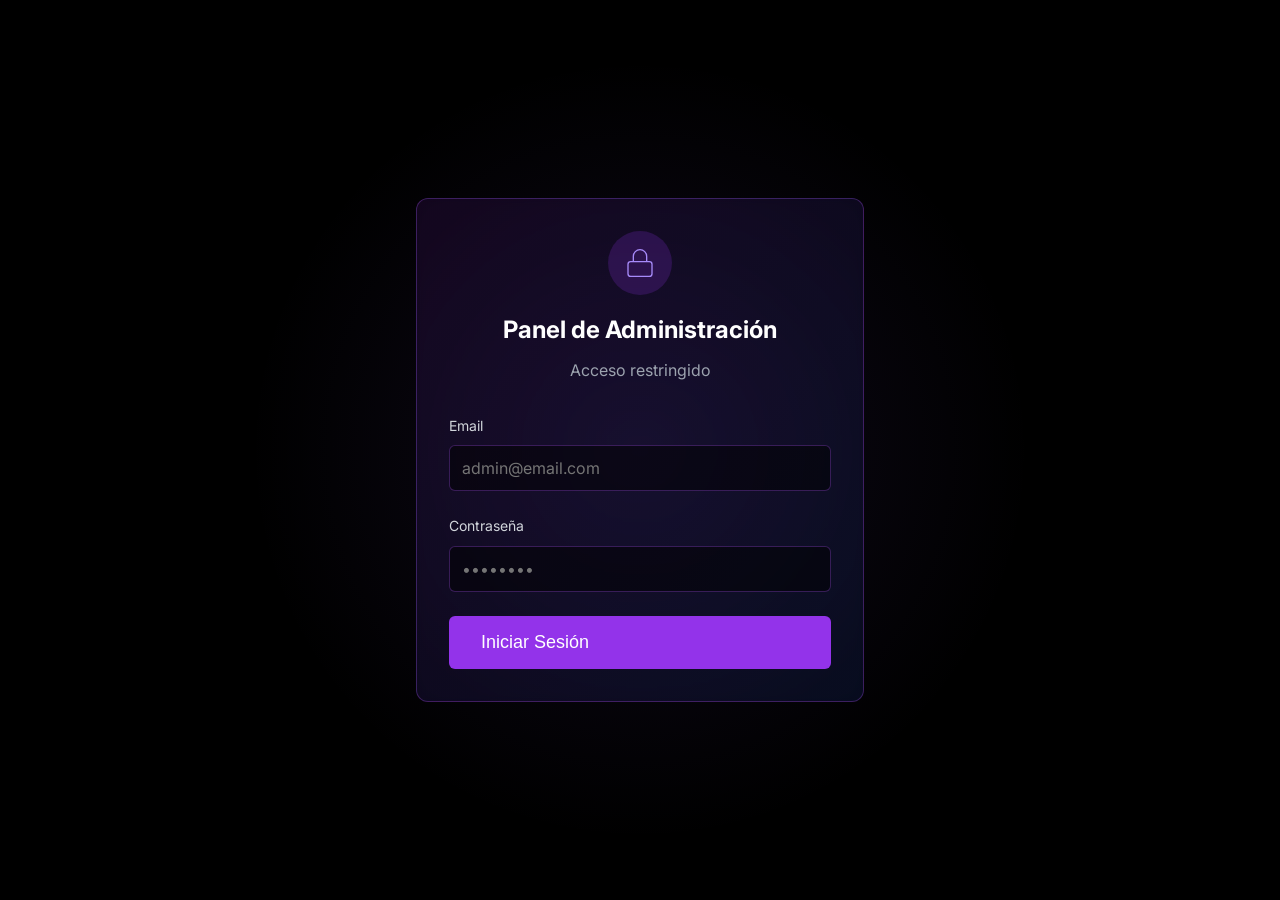
==== admin.html @ 6a00bdd5 "Add files via upload" ====
<!DOCTYPE html>
<html lang="es">
<head>
    <meta charset="UTF-8">
    <meta name="viewport" content="width=device-width, initial-scale=1.0">
    <title>Admin - Thorrija</title>
    <link rel="stylesheet" href="styles.css">
    <link rel="stylesheet" href="admin.css">
    <link rel="preconnect" href="https://fonts.googleapis.com">
    <link rel="preconnect" href="https://fonts.gstatic.com" crossorigin>
    <link href="https://fonts.googleapis.com/css2?family=Inter:wght@300;400;500;600;700&family=JetBrains+Mono:wght@400;500;700&display=swap" rel="stylesheet">
</head>
<body>
    <!-- Login Screen -->
    <div id="loginScreen" class="admin-login">
        <div class="admin-login-bg"></div>
        <div class="admin-login-card">
            <div class="admin-login-icon">
                <svg fill="none" stroke="currentColor" viewBox="0 0 24 24">
                    <rect x="3" y="11" width="18" height="11" rx="2" ry="2" />
                    <path d="M7 11V7a5 5 0 0 1 10 0v4" />
                </svg>
            </div>
            <h1>Panel de Administración</h1>
            <p class="admin-login-subtitle">Acceso restringido</p>
            <form id="loginForm" class="admin-login-form">
                <div class="form-group">
                    <label for="adminEmail">Email</label>
                    <input type="email" id="adminEmail" required placeholder="admin@email.com">
                </div>
                <div class="form-group">
                    <label for="adminPassword">Contraseña</label>
                    <input type="password" id="adminPassword" required placeholder="••••••••">
                </div>
                <button type="submit" class="btn btn-primary btn-full">
                    <span id="loginBtnText">Iniciar Sesión</span>
                </button>
            </form>
        </div>
    </div>

    <!-- Admin Panel -->
    <div id="adminPanel" class="admin-panel hidden">
        <div class="admin-header">
            <div class="admin-header-content">
                <div>
                    <h1 class="admin-title">Panel de Administración</h1>
                    <p class="admin-subtitle">Mensajes del formulario de contacto</p>
                </div>
                <button onclick="logout()" class="btn btn-outline">
                    <svg class="btn-icon" fill="none" stroke="currentColor" viewBox="0 0 24 24">
                        <path d="M9 21H5a2 2 0 0 1-2-2V5a2 2 0 0 1 2-2h4" />
                        <polyline points="16 17 21 12 16 7" />
                        <line x1="21" y1="12" x2="9" y2="12" />
                    </svg>
                    Cerrar Sesión
                </button>
            </div>
        </div>

        <div class="admin-content">
            <div class="admin-stats">
                <div class="stat-card">
                    <div class="stat-header">
                        <svg class="stat-icon" fill="none" stroke="currentColor" viewBox="0 0 24 24">
                            <path d="M21 15a2 2 0 0 1-2 2H7l-4 4V5a2 2 0 0 1 2-2h14a2 2 0 0 1 2 2z" />
                        </svg>
                        <h3>Total Mensajes</h3>
                    </div>
                    <p class="stat-value" id="totalMessages">0</p>
                </div>
            </div>

            <div id="messagesContainer" class="messages-container">
                <div class="loading-spinner">Cargando mensajes...</div>
            </div>
        </div>
    </div>

    <!-- Toast Notification -->
    <div id="toast" class="toast hidden">
        <div class="toast-content">
            <h4 id="toastTitle"></h4>
            <p id="toastMessage"></p>
        </div>
    </div>

    <script src="admin.js"></script>
</body>
</html>
---- styles.css ----
/* Reset and Base Styles */
* {
    margin: 0;
    padding: 0;
    box-sizing: border-box;
}

html {
    scroll-behavior: smooth;
}

body {
    font-family: 'Inter', -apple-system, BlinkMacSystemFont, 'Segoe UI', 'Roboto', sans-serif;
    background: #000;
    color: #fff;
    line-height: 1.6;
    overflow-x: hidden;
}

code {
    font-family: 'JetBrains Mono', monospace;
}

/* Custom Scrollbar */
::-webkit-scrollbar {
    width: 10px;
}

::-webkit-scrollbar-track {
    background: #000;
}

::-webkit-scrollbar-thumb {
    background: linear-gradient(180deg, #a855f7, #3b82f6);
    border-radius: 5px;
}

::-webkit-scrollbar-thumb:hover {
    background: linear-gradient(180deg, #9333ea, #2563eb);
}

/* Utility Classes */
.container {
    max-width: 1200px;
    margin: 0 auto;
    padding: 0 1.5rem;
}

.container-sm {
    max-width: 900px;
    margin: 0 auto;
    padding: 0 1.5rem;
}

.hidden {
    display: none !important;
}

/* Header */
#header {
    position: fixed;
    top: 0;
    left: 0;
    right: 0;
    z-index: 50;
    transition: all 0.3s;
}

#header.scrolled {
    background: rgba(0, 0, 0, 0.8);
    backdrop-filter: blur(12px);
    border-bottom: 1px solid rgba(168, 85, 247, 0.2);
}

.header-container {
    max-width: 1400px;
    margin: 0 auto;
    padding: 1rem 1.5rem;
    display: flex;
    align-items: center;
    justify-content: space-between;
}

.logo {
    font-size: 1.5rem;
    font-weight: 700;
    background: linear-gradient(to right, #a78bfa, #60a5fa);
    -webkit-background-clip: text;
    background-clip: text;
    -webkit-text-fill-color: transparent;
    border: none;
    background-color: transparent;
    cursor: pointer;
    transition: all 0.3s;
}

.logo:hover {
    background: linear-gradient(to right, #60a5fa, #a78bfa);
    -webkit-background-clip: text;
    background-clip: text;
}

.desktop-nav {
    display: none;
    gap: 2rem;
}

.desktop-nav button {
    background: none;
    border: none;
    color: #d1d5db;
    font-size: 0.875rem;
    font-weight: 500;
    cursor: pointer;
    transition: color 0.3s;
}

.desktop-nav button:hover {
    color: #a78bfa;
}

.mobile-menu-btn {
    background: none;
    border: none;
    color: #a78bfa;
    font-size: 1.5rem;
    cursor: pointer;
    display: block;
}

.mobile-nav {
    border-top: 1px solid rgba(168, 85, 247, 0.2);
    padding: 1rem 0;
    display: flex;
    flex-direction: column;
    gap: 0.75rem;
}

.mobile-nav button {
    background: none;
    border: none;
    color: #d1d5db;
    padding: 0.5rem;
    text-align: left;
    cursor: pointer;
    transition: color 0.3s;
}

.mobile-nav button:hover {
    color: #a78bfa;
}

@media (min-width: 768px) {
    .desktop-nav {
        display: flex;
    }
    .mobile-menu-btn {
        display: none;
    }
}

/* Hero Section */
.hero {
    position: relative;
    min-height: 100vh;
    display: flex;
    align-items: center;
    justify-content: center;
    overflow: hidden;
}

.hero-bg {
    position: absolute;
    inset: 0;
    background: linear-gradient(to bottom right, #000, rgba(88, 28, 135, 0.2), #000);
}

.hero-bg::before {
    content: '';
    position: absolute;
    inset: 0;
    background-image: url('https://images.unsplash.com/photo-1563089145-599997674d42?crop=entropy&cs=srgb&fm=jpg&ixid=M3w4NjA1MDZ8MHwxfHNlYXJjaHwxfHxjeWJlcnB1bmt8ZW58MHx8fHB1cnBsZXwxNzczNDEyMjczfDA&ixlib=rb-4.1.0&q=85');
    background-size: cover;
    background-position: center;
    opacity: 0.15;
}

.hero-grid {
    position: absolute;
    inset: 0;
    background-image: 
        linear-gradient(rgba(139, 92, 246, 0.03) 1px, transparent 1px),
        linear-gradient(90deg, rgba(139, 92, 246, 0.03) 1px, transparent 1px);
    background-size: 50px 50px;
}

.hero-content {
    position: relative;
    z-index: 10;
    max-width: 1200px;
    margin: 0 auto;
    padding: 5rem 1.5rem;
    text-align: center;
}

.hero-title h1 {
    font-size: 4.5rem;
    font-weight: 700;
    margin-bottom: 1rem;
    background: linear-gradient(to right, #a78bfa, #60a5fa, #a78bfa);
    -webkit-background-clip: text;
    background-clip: text;
    -webkit-text-fill-color: transparent;
    animation: pulse 3s ease-in-out infinite;
}

.title-underline {
    height: 4px;
    width: 8rem;
    margin: 0 auto;
    background: linear-gradient(to right, transparent, #3b82f6, transparent);
}

.hero-subtitle {
    font-size: 1.5rem;
    color: #93c5fd;
    margin-bottom: 1.5rem;
    font-weight: 300;
}

.hero-description {
    color: #9ca3af;
    max-width: 48rem;
    margin: 0 auto 3rem;
}

.aliases-grid {
    display: grid;
    grid-template-columns: repeat(2, 1fr);
    gap: 1rem;
    max-width: 56rem;
    margin: 0 auto 3rem;
}

@media (min-width: 768px) {
    .aliases-grid {
        grid-template-columns: repeat(4, 1fr);
    }
    .hero-title h1 {
        font-size: 6rem;
    }
}

.alias-card {
    background: linear-gradient(to bottom right, rgba(88, 28, 135, 0.2), rgba(30, 58, 138, 0.2));
    backdrop-filter: blur(4px);
    border: 1px solid rgba(168, 85, 247, 0.2);
    border-radius: 0.5rem;
    padding: 1rem;
    transition: all 0.3s;
}

.alias-card:hover {
    border-color: rgba(168, 85, 247, 0.5);
    transform: scale(1.05);
}

.alias-card .icon {
    width: 1.5rem;
    height: 1.5rem;
    color: #60a5fa;
    margin: 0 auto 0.5rem;
    transition: color 0.3s;
}

.alias-card:hover .icon {
    color: #a78bfa;
}

.alias-name {
    font-size: 0.875rem;
    font-weight: 600;
    color: #d8b4fe;
    margin-bottom: 0.25rem;
}

.alias-desc {
    font-size: 0.75rem;
    color: #6b7280;
}

.cta-buttons {
    display: flex;
    flex-wrap: wrap;
    gap: 1rem;
    justify-content: center;
    margin-bottom: 3rem;
}

.btn {
    padding: 1rem 2rem;
    font-size: 1.125rem;
    border-radius: 0.375rem;
    border: none;
    cursor: pointer;
    transition: all 0.3s;
    display: inline-flex;
    align-items: center;
    gap: 0.5rem;
    font-weight: 500;
}

.btn-primary {
    background: #9333ea;
    color: #fff;
}

.btn-primary:hover {
    background: #7e22ce;
    transform: scale(1.05);
    box-shadow: 0 0 20px rgba(168, 85, 247, 0.5);
}

.btn-outline {
    background: transparent;
    border: 1px solid rgba(59, 130, 246, 0.5);
    color: #60a5fa;
}

.btn-outline:hover {
    background: rgba(59, 130, 246, 0.1);
    border-color: #3b82f6;
    transform: scale(1.05);
}

.btn-full {
    width: 100%;
}

.btn-icon {
    width: 1rem;
    height: 1rem;
}

.scroll-indicator {
    animation: bounce 2s infinite;
}

.scroll-indicator svg {
    width: 1.5rem;
    height: 1.5rem;
    color: #a855f7;
    margin: 0 auto;
}

@keyframes pulse {
    0%, 100% {
        opacity: 1;
    }
    50% {
        opacity: 0.8;
    }
}

@keyframes bounce {
    0%, 100% {
        transform: translateY(0);
    }
    50% {
        transform: translateY(-10px);
    }
}

/* Section Styles */
section {
    padding: 6rem 0;
    position: relative;
}

.section-bg {
    position: absolute;
    inset: 0;
    background: linear-gradient(to bottom, #000, rgba(88, 28, 135, 0.1), #000);
}

.section-bg::before {
    content: '';
    position: absolute;
    inset: 0;
    background: radial-gradient(circle at 30% 50%, rgba(139, 92, 246, 0.05), transparent 50%);
}

.section-bg-alt {
    position: absolute;
    inset: 0;
    background: #000;
}

.section-bg-alt::before {
    content: '';
    position: absolute;
    inset: 0;
    background: radial-gradient(circle at 70% 50%, rgba(59, 130, 246, 0.05), transparent 50%);
}

.section-header {
    text-align: center;
    margin-bottom: 4rem;
}

.section-header h2 {
    font-size: 3rem;
    font-weight: 700;
    margin-bottom: 1rem;
    background: linear-gradient(to right, #a78bfa, #60a5fa);
    -webkit-background-clip: text;
    background-clip: text;
    -webkit-text-fill-color: transparent;
}

.section-underline {
    height: 4px;
    width: 6rem;
    margin: 0 auto;
    background: linear-gradient(to right, #9333ea, #3b82f6);
}

/* About Section */
.about-grid {
    display: grid;
    gap: 3rem;
    align-items: center;
}

@media (min-width: 768px) {
    .about-grid {
        grid-template-columns: repeat(2, 1fr);
    }
}

.about-text {
    color: #d1d5db;
    font-size: 1.125rem;
    line-height: 1.75;
    margin-bottom: 1.5rem;
}

.tagline-box {
    background: linear-gradient(to right, rgba(88, 28, 135, 0.3), rgba(30, 58, 138, 0.3));
    border: 1px solid rgba(168, 85, 247, 0.3);
    border-radius: 0.5rem;
    padding: 1.5rem;
    backdrop-filter: blur(4px);
    margin-bottom: 1.5rem;
}

.tagline {
    font-size: 1.25rem;
    color: #93c5fd;
    font-style: italic;
    font-weight: 300;
}

.features-grid {
    display: grid;
    grid-template-columns: repeat(3, 1fr);
    gap: 1rem;
    padding-top: 1.5rem;
}

.feature {
    text-align: center;
}

.feature-icon {
    background: rgba(88, 28, 135, 0.2);
    border: 1px solid rgba(168, 85, 247, 0.3);
    border-radius: 0.5rem;
    padding: 1rem;
    margin-bottom: 0.5rem;
    transition: all 0.3s;
}

.feature-icon:hover {
    border-color: rgba(168, 85, 247, 0.6);
    transform: scale(1.05);
}

.feature-icon svg {
    width: 2rem;
    height: 2rem;
    color: #a78bfa;
    transition: color 0.3s;
}

.feature-icon:hover svg {
    color: #60a5fa;
}

.feature p {
    font-size: 0.75rem;
    color: #9ca3af;
}

.about-image {
    position: relative;
}

.image-glow {
    position: absolute;
    inset: 0;
    background: linear-gradient(to bottom right, rgba(147, 51, 234, 0.2), rgba(59, 130, 246, 0.2));
    filter: blur(48px);
}

.image-wrapper {
    position: relative;
    background: linear-gradient(to bottom right, rgba(88, 28, 135, 0.4), rgba(30, 58, 138, 0.4));
    backdrop-filter: blur(4px);
    border: 1px solid rgba(168, 85, 247, 0.3);
    border-radius: 1rem;
    padding: 2rem;
    transition: all 0.5s;
}

.image-wrapper:hover {
    border-color: rgba(168, 85, 247, 0.6);
}

.image-wrapper img {
    width: 100%;
    height: auto;
    border-radius: 0.5rem;
    opacity: 0.8;
}

/* Skills Section */
.skills-grid {
    display: grid;
    gap: 2rem;
}

@media (min-width: 768px) {
    .skills-grid {
        grid-template-columns: repeat(3, 1fr);
    }
}

.skill-card {
    backdrop-filter: blur(4px);
    border: 1px solid;
    border-radius: 0.75rem;
    padding: 1.5rem;
    transition: all 0.3s;
}

.skill-card:hover {
    transform: scale(1.05);
}

.skill-programming {
    background: linear-gradient(to bottom right, rgba(59, 130, 246, 0.2), rgba(6, 182, 212, 0.2));
    border-color: rgba(59, 130, 246, 0.3);
}

.skill-programming:hover {
    border-color: rgba(59, 130, 246, 0.6);
}

.skill-security {
    background: linear-gradient(to bottom right, rgba(168, 85, 247, 0.2), rgba(236, 72, 153, 0.2));
    border-color: rgba(168, 85, 247, 0.3);
}

.skill-security:hover {
    border-color: rgba(168, 85, 247, 0.6);
}

.skill-creative {
    background: linear-gradient(to bottom right, rgba(139, 92, 246, 0.2), rgba(232, 121, 249, 0.2));
    border-color: rgba(139, 92, 246, 0.3);
}

.skill-creative:hover {
    border-color: rgba(139, 92, 246, 0.6);
}

.skill-header {
    display: flex;
    align-items: center;
    gap: 0.75rem;
    margin-bottom: 1.5rem;
}

.skill-icon {
    background: rgba(0, 0, 0, 0.5);
    padding: 0.75rem;
    border-radius: 0.5rem;
    transition: background 0.3s;
}

.skill-card:hover .skill-icon {
    background: rgba(0, 0, 0, 0.7);
}

.skill-icon svg {
    width: 1.5rem;
    height: 1.5rem;
    color: #60a5fa;
    transition: color 0.3s;
}

.skill-card:hover .skill-icon svg {
    color: #a78bfa;
}

.skill-header h3 {
    font-size: 1.25rem;
    font-weight: 600;
    color: #fff;
}

.skill-card ul {
    list-style: none;
    display: flex;
    flex-direction: column;
    gap: 0.75rem;
}

.skill-card li {
    display: flex;
    align-items: flex-start;
    gap: 0.5rem;
    color: #d1d5db;
    font-size: 0.875rem;
    transition: color 0.3s;
}

.skill-card li:hover {
    color: #fff;
}

.skill-card li span {
    color: #a855f7;
    margin-top: 0.25rem;
    transition: color 0.3s;
}

.skill-card li:hover span {
    color: #60a5fa;
}

/* Projects Section */
.projects-grid {
    display: grid;
    gap: 2rem;
}

@media (min-width: 768px) {
    .projects-grid {
        grid-template-columns: repeat(2, 1fr);
    }
}

@media (min-width: 1024px) {
    .projects-grid {
        grid-template-columns: repeat(3, 1fr);
    }
}

.project-card {
    background: linear-gradient(to bottom right, rgba(88, 28, 135, 0.2), rgba(30, 58, 138, 0.2));
    backdrop-filter: blur(4px);
    border: 1px solid rgba(168, 85, 247, 0.3);
    border-radius: 0.75rem;
    overflow: hidden;
    transition: all 0.3s;
}

.project-card:hover {
    border-color: rgba(168, 85, 247, 0.6);
    transform: scale(1.05);
}

.project-image {
    position: relative;
    height: 12rem;
    overflow: hidden;
}

.project-image img {
    width: 100%;
    height: 100%;
    object-fit: cover;
    transition: transform 0.5s;
}

.project-card:hover .project-image img {
    transform: scale(1.1);
}

.image-overlay {
    position: absolute;
    inset: 0;
    background: linear-gradient(to top, rgba(0, 0, 0, 0.8), transparent);
}

.project-content {
    padding: 1.5rem;
}

.project-content h3 {
    font-size: 1.25rem;
    color: #d8b4fe;
    margin-bottom: 0.75rem;
    transition: color 0.3s;
}

.project-card:hover .project-content h3 {
    color: #93c5fd;
}

.project-content p {
    color: #9ca3af;
    margin-bottom: 1rem;
    font-size: 0.875rem;
}

.project-tags {
    display: flex;
    flex-wrap: wrap;
    gap: 0.5rem;
}

.tag {
    border: 1px solid rgba(59, 130, 246, 0.5);
    color: #60a5fa;
    padding: 0.25rem 0.75rem;
    border-radius: 0.25rem;
    font-size: 0.75rem;
    transition: all 0.3s;
}

.tag:hover {
    background: rgba(59, 130, 246, 0.1);
}

/* Media Section */
.media-alert {
    background: linear-gradient(to right, rgba(88, 28, 135, 0.3), rgba(30, 58, 138, 0.3));
    border: 1px solid rgba(168, 85, 247, 0.5);
    border-radius: 0.5rem;
    padding: 1rem;
    display: flex;
    align-items: center;
    gap: 1rem;
    margin-bottom: 3rem;
}

.alert-icon {
    width: 1.25rem;
    height: 1.25rem;
    color: #a78bfa;
    flex-shrink: 0;
}

.media-alert p {
    color: #d1d5db;
}

.media-grid {
    display: grid;
    gap: 1.5rem;
}

@media (min-width: 768px) {
    .media-grid {
        grid-template-columns: repeat(2, 1fr);
    }
}

.media-link {
    background: linear-gradient(to bottom right, rgba(88, 28, 135, 0.2), rgba(30, 58, 138, 0.2));
    backdrop-filter: blur(4px);
    border: 1px solid rgba(168, 85, 247, 0.3);
    border-radius: 0.75rem;
    padding: 2rem;
    text-align: center;
    text-decoration: none;
    transition: all 0.3s;
    display: block;
}

.media-link:hover {
    border-color: rgba(168, 85, 247, 0.6);
    transform: scale(1.05);
}

.media-icon {
    width: 4rem;
    height: 4rem;
    color: #a78bfa;
    margin: 0 auto 1rem;
    transition: color 0.3s;
}

.media-link:hover .media-icon {
    color: #60a5fa;
}

.media-link h3 {
    font-size: 1.5rem;
    color: #fff;
    transition: color 0.3s;
}

.media-link:hover h3 {
    color: #d8b4fe;
}

/* Philosophy Section */
.philosophy-content {
    position: relative;
    margin-bottom: 3rem;
}

.quote-left, .quote-right {
    position: absolute;
    width: 4rem;
    height: 4rem;
    color: rgba(168, 85, 247, 0.3);
}

.quote-left {
    left: -1rem;
    top: -1rem;
}

.quote-right {
    right: -1rem;
    bottom: -1rem;
    transform: rotate(180deg);
}

.philosophy-box {
    background: linear-gradient(to bottom right, rgba(88, 28, 135, 0.3), rgba(30, 58, 138, 0.3));
    backdrop-filter: blur(4px);
    border: 1px solid rgba(168, 85, 247, 0.4);
    border-radius: 1rem;
    padding: 3rem;
    position: relative;
}

.philosophy-text {
    font-size: 1.875rem;
    color: #e5e7eb;
    text-align: center;
    line-height: 1.75;
    font-weight: 300;
    font-style: italic;
}

.philosophy-steps {
    display: flex;
    justify-content: center;
    gap: 2rem;
}

.step {
    text-align: center;
}

.step-number {
    width: 4rem;
    height: 4rem;
    margin: 0 auto 0.75rem;
    border-radius: 50%;
    background: linear-gradient(to bottom right, rgba(147, 51, 234, 0.3), rgba(59, 130, 246, 0.3));
    border: 1px solid rgba(168, 85, 247, 0.5);
    display: flex;
    align-items: center;
    justify-content: center;
    font-size: 1.5rem;
    font-weight: 700;
    color: #d8b4fe;
}

.step p {
    font-size: 0.875rem;
    color: #9ca3af;
}

/* Contact Section */
.contact-grid {
    display: grid;
    gap: 3rem;
}

@media (min-width: 768px) {
    .contact-grid {
        grid-template-columns: repeat(2, 1fr);
    }
}

.contact-form-wrapper {
    background: linear-gradient(to bottom right, rgba(88, 28, 135, 0.2), rgba(30, 58, 138, 0.2));
    backdrop-filter: blur(4px);
    border: 1px solid rgba(168, 85, 247, 0.3);
    border-radius: 0.75rem;
    padding: 2rem;
}

.contact-form-wrapper h3 {
    font-size: 1.5rem;
    font-weight: 600;
    color: #fff;
    margin-bottom: 1.5rem;
}

.form-group {
    margin-bottom: 1.5rem;
}

.form-group label {
    display: block;
    color: #d1d5db;
    margin-bottom: 0.5rem;
    font-size: 0.875rem;
}

.form-group input,
.form-group textarea {
    width: 100%;
    background: rgba(0, 0, 0, 0.5);
    border: 1px solid rgba(168, 85, 247, 0.3);
    border-radius: 0.375rem;
    padding: 0.75rem;
    color: #fff;
    font-family: inherit;
    font-size: 1rem;
    transition: all 0.3s;
}

.form-group input:focus,
.form-group textarea:focus {
    outline: none;
    border-color: #a855f7;
    box-shadow: 0 0 0 3px rgba(168, 85, 247, 0.1);
}

.form-group textarea {
    resize: none;
}

.contact-desc {
    color: #9ca3af;
    margin-bottom: 2rem;
}

.social-links {
    display: flex;
    flex-direction: column;
    gap: 1rem;
    margin-bottom: 2rem;
}

.social-link {
    display: flex;
    align-items: center;
    gap: 1rem;
    background: linear-gradient(to right, rgba(88, 28, 135, 0.3), rgba(30, 58, 138, 0.3));
    border: 1px solid rgba(168, 85, 247, 0.3);
    border-radius: 0.5rem;
    padding: 1rem;
    text-decoration: none;
    transition: all 0.3s;
}

.social-link:hover {
    border-color: rgba(168, 85, 247, 0.6);
    transform: scale(1.05);
}

.social-icon {
    background: rgba(0, 0, 0, 0.5);
    padding: 0.75rem;
    border-radius: 0.5rem;
    transition: background 0.3s;
}

.social-link:hover .social-icon {
    background: rgba(147, 51, 234, 0.3);
}

.social-icon svg {
    width: 1.5rem;
    height: 1.5rem;
    color: #a78bfa;
    transition: color 0.3s;
}

.social-link:hover .social-icon svg {
    color: #60a5fa;
}

.social-label {
    color: #fff;
    font-weight: 600;
    transition: color 0.3s;
}

.social-link:hover .social-label {
    color: #d8b4fe;
}

.social-url {
    font-size: 0.875rem;
    color: #6b7280;
}

.aliases-box {
    background: linear-gradient(to bottom right, rgba(30, 58, 138, 0.2), rgba(88, 28, 135, 0.2));
    border: 1px solid rgba(59, 130, 246, 0.3);
    border-radius: 0.5rem;
    padding: 1.5rem;
}

.aliases-box h4 {
    font-size: 1.125rem;
    font-weight: 600;
    color: #93c5fd;
    margin-bottom: 0.75rem;
}

.aliases-list {
    display: flex;
    flex-direction: column;
    gap: 0.5rem;
}

.aliases-list p {
    font-size: 0.875rem;
    color: #9ca3af;
}

.aliases-list span {
    color: #a78bfa;
}

/* Footer */
.footer {
    background: #000;
    border-top: 1px solid rgba(168, 85, 247, 0.2);
    padding: 3rem 0;
}

.footer-grid {
    display: grid;
    gap: 2rem;
    margin-bottom: 2rem;
}

@media (min-width: 768px) {
    .footer-grid {
        grid-template-columns: repeat(3, 1fr);
    }
}

.footer-brand {
    font-size: 1.5rem;
    font-weight: 700;
    background: linear-gradient(to right, #a78bfa, #60a5fa);
    -webkit-background-clip: text;
    background-clip: text;
    -webkit-text-fill-color: transparent;
    margin-bottom: 0.75rem;
}

.footer-desc {
    color: #6b7280;
    font-size: 0.875rem;
}

.footer-title {
    color: #fff;
    font-weight: 600;
    margin-bottom: 0.75rem;
}

.footer-links {
    list-style: none;
    display: flex;
    flex-direction: column;
    gap: 0.5rem;
}

.footer-links a {
    color: #6b7280;
    text-decoration: none;
    font-size: 0.875rem;
    transition: color 0.3s;
}

.footer-links a:hover {
    color: #a78bfa;
}

.footer-list {
    list-style: none;
    display: flex;
    flex-direction: column;
    gap: 0.5rem;
    color: #6b7280;
    font-size: 0.875rem;
}

.footer-bottom {
    border-top: 1px solid rgba(168, 85, 247, 0.2);
    padding-top: 2rem;
    display: flex;
    flex-direction: column;
    align-items: center;
    gap: 1rem;
    text-align: center;
}

@media (min-width: 768px) {
    .footer-bottom {
        flex-direction: row;
        justify-content: space-between;
    }
}

.footer-bottom p {
    color: #6b7280;
    font-size: 0.875rem;
}

.footer-right {
    display: flex;
    align-items: center;
    gap: 1rem;
}

.footer-love {
    display: flex;
    align-items: center;
    gap: 0.5rem;
}

.footer-love svg {
    width: 1rem;
    height: 1rem;
    color: #a855f7;
}

.admin-link {
    color: #374151;
    text-decoration: none;
    transition: color 0.3s;
}

.admin-link:hover {
    color: #a855f7;
}

/* Toast Notification */
.toast {
    position: fixed;
    bottom: 2rem;
    right: 2rem;
    background: linear-gradient(to bottom right, rgba(88, 28, 135, 0.9), rgba(30, 58, 138, 0.9));
    backdrop-filter: blur(8px);
    border: 1px solid rgba(168, 85, 247, 0.5);
    border-radius: 0.5rem;
    padding: 1rem 1.5rem;
    min-width: 300px;
    box-shadow: 0 10px 40px rgba(0, 0, 0, 0.5);
    z-index: 100;
    animation: slideIn 0.3s ease-out;
}

.toast.hidden {
    display: none;
}

.toast-content h4 {
    color: #fff;
    font-weight: 600;
    margin-bottom: 0.25rem;
}

.toast-content p {
    color: #d1d5db;
    font-size: 0.875rem;
}

@keyframes slideIn {
    from {
        transform: translateX(100%);
        opacity: 0;
    }
    to {
        transform: translateX(0);
        opacity: 1;
    }
}

/* Loading State */
.btn:disabled {
    opacity: 0.5;
    cursor: not-allowed;
}

/* Responsive Adjustments */
@media (max-width: 768px) {
    .hero-title h1 {
        font-size: 3rem;
    }
    .section-header h2 {
        font-size: 2rem;
    }
    .philosophy-text {
        font-size: 1.25rem;
    }
}
---- admin.css ----
/* Admin Login Styles */
.admin-login {
    min-height: 100vh;
    display: flex;
    align-items: center;
    justify-content: center;
    padding: 1.5rem;
    position: relative;
}

.admin-login-bg {
    position: absolute;
    inset: 0;
    background: radial-gradient(circle at 50% 50%, rgba(139, 92, 246, 0.1), transparent 50%);
}

.admin-login-card {
    position: relative;
    z-index: 10;
    width: 100%;
    max-width: 28rem;
    background: linear-gradient(to bottom right, rgba(88, 28, 135, 0.2), rgba(30, 58, 138, 0.2));
    backdrop-filter: blur(4px);
    border: 1px solid rgba(168, 85, 247, 0.3);
    border-radius: 0.75rem;
    padding: 2rem;
    text-align: center;
}

.admin-login-icon {
    width: 4rem;
    height: 4rem;
    margin: 0 auto 1rem;
    background: rgba(147, 51, 234, 0.2);
    border-radius: 50%;
    display: flex;
    align-items: center;
    justify-content: center;
}

.admin-login-icon svg {
    width: 2rem;
    height: 2rem;
    color: #a78bfa;
}

.admin-login-card h1 {
    font-size: 1.5rem;
    color: #fff;
    margin-bottom: 0.5rem;
}

.admin-login-subtitle {
    color: #9ca3af;
    margin-bottom: 2rem;
}

.admin-login-form {
    text-align: left;
}

/* Admin Panel Styles */
.admin-panel {
    min-height: 100vh;
    background: #000;
}

.admin-header {
    background: linear-gradient(to right, rgba(88, 28, 135, 0.2), rgba(30, 58, 138, 0.2));
    border-bottom: 1px solid rgba(168, 85, 247, 0.2);
    padding: 1.5rem 0;
}

.admin-header-content {
    max-width: 1400px;
    margin: 0 auto;
    padding: 0 1.5rem;
    display: flex;
    align-items: center;
    justify-content: space-between;
    flex-wrap: wrap;
    gap: 1rem;
}

.admin-title {
    font-size: 1.875rem;
    font-weight: 700;
    background: linear-gradient(to right, #a78bfa, #60a5fa);
    -webkit-background-clip: text;
    background-clip: text;
    -webkit-text-fill-color: transparent;
}

.admin-subtitle {
    color: #9ca3af;
    margin-top: 0.25rem;
}

.admin-content {
    max-width: 1400px;
    margin: 0 auto;
    padding: 3rem 1.5rem;
}

.admin-stats {
    display: grid;
    gap: 1.5rem;
    margin-bottom: 2rem;
}

@media (min-width: 768px) {
    .admin-stats {
        grid-template-columns: repeat(3, 1fr);
    }
}

.stat-card {
    background: linear-gradient(to bottom right, rgba(88, 28, 135, 0.2), rgba(30, 58, 138, 0.2));
    border: 1px solid rgba(168, 85, 247, 0.3);
    border-radius: 0.75rem;
    padding: 1.5rem;
}

.stat-header {
    display: flex;
    align-items: center;
    gap: 0.5rem;
    margin-bottom: 1rem;
}

.stat-icon {
    width: 1.25rem;
    height: 1.25rem;
    color: #a78bfa;
}

.stat-header h3 {
    font-size: 1.125rem;
    color: #d8b4fe;
}

.stat-value {
    font-size: 2.5rem;
    font-weight: 700;
    color: #fff;
}

.messages-container {
    display: flex;
    flex-direction: column;
    gap: 1rem;
}

.loading-spinner {
    text-align: center;
    padding: 3rem;
    color: #9ca3af;
}

.message-card {
    background: linear-gradient(to bottom right, rgba(88, 28, 135, 0.2), rgba(30, 58, 138, 0.2));
    border: 1px solid rgba(168, 85, 247, 0.3);
    border-radius: 0.75rem;
    padding: 1.5rem;
    transition: border-color 0.3s;
}

.message-card:hover {
    border-color: rgba(168, 85, 247, 0.5);
}

.message-header {
    display: flex;
    align-items: flex-start;
    justify-content: space-between;
    margin-bottom: 1rem;
    flex-wrap: wrap;
    gap: 1rem;
}

.message-user {
    flex: 1;
}

.message-name {
    font-size: 1.25rem;
    color: #fff;
    display: flex;
    align-items: center;
    gap: 0.5rem;
    margin-bottom: 0.5rem;
}

.message-name svg {
    width: 1.25rem;
    height: 1.25rem;
    color: #a78bfa;
}

.message-meta {
    display: flex;
    flex-wrap: wrap;
    gap: 1rem;
    font-size: 0.875rem;
}

.message-email, .message-date {
    display: flex;
    align-items: center;
    gap: 0.25rem;
}

.message-email {
    color: #60a5fa;
}

.message-date {
    color: #6b7280;
}

.message-meta svg {
    width: 1rem;
    height: 1rem;
}

.message-id {
    border: 1px solid rgba(168, 85, 247, 0.5);
    color: #a78bfa;
    padding: 0.25rem 0.75rem;
    border-radius: 0.25rem;
    font-size: 0.75rem;
    font-family: 'JetBrains Mono', monospace;
}

.message-body {
    background: rgba(0, 0, 0, 0.3);
    border: 1px solid rgba(168, 85, 247, 0.2);
    border-radius: 0.5rem;
    padding: 1rem;
    color: #d1d5db;
    white-space: pre-wrap;
    line-height: 1.6;
}

.no-messages {
    text-align: center;
    padding: 3rem;
    background: linear-gradient(to bottom right, rgba(88, 28, 135, 0.2), rgba(30, 58, 138, 0.2));
    border: 1px solid rgba(168, 85, 247, 0.3);
    border-radius: 0.75rem;
}

.no-messages svg {
    width: 4rem;
    height: 4rem;
    color: #374151;
    margin: 0 auto 1rem;
}

.no-messages p {
    color: #9ca3af;
}
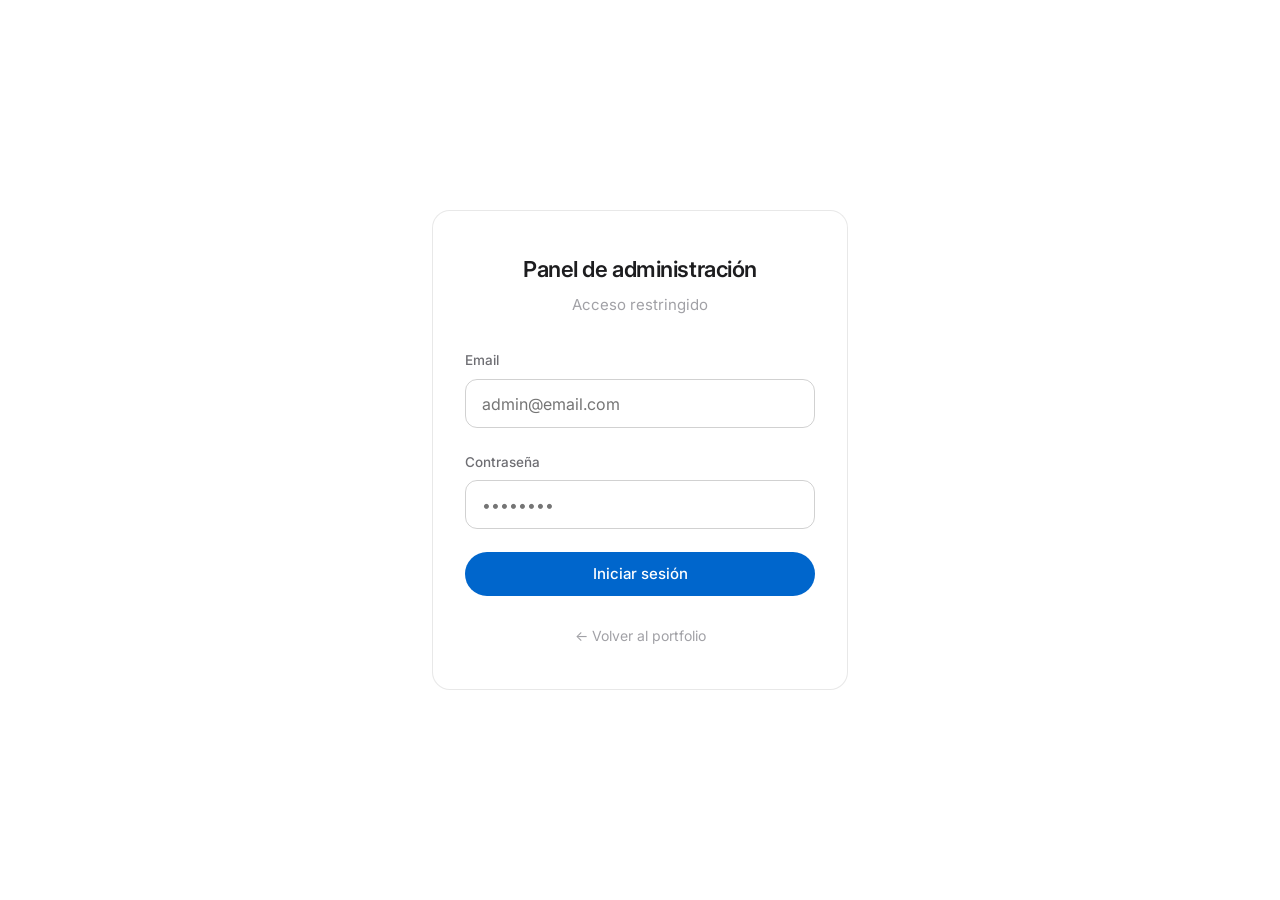
==== commit 9a2078b3: "Redesign: premium minimal aesthetic with light/dark themes - Neutral palette (white/black/gray) with" ====
--- a/admin.html
+++ b/admin.html
@@ -3,82 +3,66 @@
 <head>
     <meta charset="UTF-8">
     <meta name="viewport" content="width=device-width, initial-scale=1.0">
-    <title>Admin - Thorrija</title>
+    <title>Admin — Thorrija</title>
+    <meta name="robots" content="noindex, nofollow">
+    <link rel="icon" type="image/svg+xml" href="assets/favicon.svg">
+    <link rel="preconnect" href="https://fonts.googleapis.com">
+    <link rel="preconnect" href="https://fonts.gstatic.com" crossorigin>
+    <link href="https://fonts.googleapis.com/css2?family=Inter:wght@400;500;600;700&family=JetBrains+Mono:wght@400;500&display=swap" rel="stylesheet">
     <link rel="stylesheet" href="styles.css">
     <link rel="stylesheet" href="admin.css">
-    <link rel="preconnect" href="https://fonts.googleapis.com">
-    <link rel="preconnect" href="https://fonts.gstatic.com" crossorigin>
-    <link href="https://fonts.googleapis.com/css2?family=Inter:wght@300;400;500;600;700&family=JetBrains+Mono:wght@400;500;700&display=swap" rel="stylesheet">
 </head>
 <body>
     <!-- Login Screen -->
     <div id="loginScreen" class="admin-login">
-        <div class="admin-login-bg"></div>
         <div class="admin-login-card">
-            <div class="admin-login-icon">
-                <svg fill="none" stroke="currentColor" viewBox="0 0 24 24">
-                    <rect x="3" y="11" width="18" height="11" rx="2" ry="2" />
-                    <path d="M7 11V7a5 5 0 0 1 10 0v4" />
-                </svg>
-            </div>
-            <h1>Panel de Administración</h1>
+            <h1>Panel de administración</h1>
             <p class="admin-login-subtitle">Acceso restringido</p>
             <form id="loginForm" class="admin-login-form">
-                <div class="form-group">
+                <div class="field">
                     <label for="adminEmail">Email</label>
-                    <input type="email" id="adminEmail" required placeholder="admin@email.com">
+                    <input type="email" id="adminEmail" required autocomplete="username" placeholder="admin@email.com">
                 </div>
-                <div class="form-group">
+                <div class="field">
                     <label for="adminPassword">Contraseña</label>
-                    <input type="password" id="adminPassword" required placeholder="••••••••">
+                    <input type="password" id="adminPassword" required autocomplete="current-password" placeholder="••••••••">
                 </div>
                 <button type="submit" class="btn btn-primary btn-full">
-                    <span id="loginBtnText">Iniciar Sesión</span>
+                    <span id="loginBtnText">Iniciar sesión</span>
                 </button>
             </form>
+            <a class="admin-back" href="index.html">← Volver al portfolio</a>
         </div>
     </div>
 
     <!-- Admin Panel -->
     <div id="adminPanel" class="admin-panel hidden">
-        <div class="admin-header">
+        <header class="admin-header">
             <div class="admin-header-content">
                 <div>
-                    <h1 class="admin-title">Panel de Administración</h1>
-                    <p class="admin-subtitle">Mensajes del formulario de contacto</p>
+                    <h1 class="admin-title">Mensajes</h1>
+                    <p class="admin-subtitle">Formulario de contacto del portfolio</p>
                 </div>
-                <button onclick="logout()" class="btn btn-outline">
-                    <svg class="btn-icon" fill="none" stroke="currentColor" viewBox="0 0 24 24">
-                        <path d="M9 21H5a2 2 0 0 1-2-2V5a2 2 0 0 1 2-2h4" />
-                        <polyline points="16 17 21 12 16 7" />
-                        <line x1="21" y1="12" x2="9" y2="12" />
-                    </svg>
-                    Cerrar Sesión
-                </button>
+                <div class="admin-actions">
+                    <button onclick="logout()" class="btn btn-ghost">Cerrar sesión</button>
+                </div>
             </div>
-        </div>
+        </header>
 
         <div class="admin-content">
-            <div class="admin-stats">
-                <div class="stat-card">
-                    <div class="stat-header">
-                        <svg class="stat-icon" fill="none" stroke="currentColor" viewBox="0 0 24 24">
-                            <path d="M21 15a2 2 0 0 1-2 2H7l-4 4V5a2 2 0 0 1 2-2h14a2 2 0 0 1 2 2z" />
-                        </svg>
-                        <h3>Total Mensajes</h3>
-                    </div>
-                    <p class="stat-value" id="totalMessages">0</p>
-                </div>
+            <div class="stat-card">
+                <h3>Total mensajes</h3>
+                <p class="stat-value" id="totalMessages">0</p>
             </div>
 
             <div id="messagesContainer" class="messages-container">
-                <div class="loading-spinner">Cargando mensajes...</div>
+                <div class="loading-spinner">Cargando mensajes…</div>
             </div>
         </div>
     </div>
 
     <!-- Toast Notification -->
-    <div id="toast" class="toast hidden">
+    <div id="toast" class="toast hidden" role="status" aria-live="polite">
         <div class="toast-content">
             <h4 id="toastTitle"></h4>
             <p id="toastMessage"></p>
--- a/styles.css
+++ b/styles.css
@@ -1,4 +1,43 @@
-/* Reset and Base Styles */
+/* ==========================================================================
+   Design tokens
+   ========================================================================== */
+
+:root {
+    --bg: #ffffff;
+    --bg-alt: #f5f5f7;
+    --surface: #ffffff;
+    --text: #1d1d1f;
+    --text-secondary: #6e6e73;
+    --text-tertiary: #a1a1a6;
+    --border: rgba(0, 0, 0, 0.09);
+    --border-strong: rgba(0, 0, 0, 0.18);
+    --accent: #0066cc;
+    --accent-hover: #004c99;
+    --shadow-card-hover: 0 32px 64px -16px rgba(0, 0, 0, 0.14);
+    --header-bg: rgba(255, 255, 255, 0.72);
+    --ease-out: cubic-bezier(0.16, 1, 0.3, 1);
+    --radius-card: 18px;
+}
+
+[data-theme="dark"] {
+    --bg: #0a0a0a;
+    --bg-alt: #161617;
+    --surface: #161617;
+    --text: #f5f5f7;
+    --text-secondary: #a1a1a6;
+    --text-tertiary: #6e6e73;
+    --border: rgba(255, 255, 255, 0.1);
+    --border-strong: rgba(255, 255, 255, 0.24);
+    --accent: #2997ff;
+    --accent-hover: #66b3ff;
+    --shadow-card-hover: 0 32px 64px -16px rgba(0, 0, 0, 0.65);
+    --header-bg: rgba(10, 10, 10, 0.72);
+}
+
+/* ==========================================================================
+   Base
+   ========================================================================== */
+
 * {
     margin: 0;
     padding: 0;
@@ -7,1220 +46,984 @@
 
 html {
     scroll-behavior: smooth;
+    -webkit-text-size-adjust: 100%;
 }
 
 body {
-    font-family: 'Inter', -apple-system, BlinkMacSystemFont, 'Segoe UI', 'Roboto', sans-serif;
-    background: #000;
+    font-family: 'Inter', -apple-system, BlinkMacSystemFont, 'Segoe UI', sans-serif;
+    background: var(--bg);
+    color: var(--text);
+    line-height: 1.65;
+    font-size: 1.0625rem;
+    overflow-x: hidden;
+    transition: background-color 0.45s ease, color 0.45s ease;
+    text-rendering: optimizeLegibility;
+    -webkit-font-smoothing: antialiased;
+}
+
+::selection {
+    background: var(--accent);
     color: #fff;
-    line-height: 1.6;
-    overflow-x: hidden;
-}
-
-code {
-    font-family: 'JetBrains Mono', monospace;
-}
-
-/* Custom Scrollbar */
-::-webkit-scrollbar {
-    width: 10px;
-}
-
-::-webkit-scrollbar-track {
-    background: #000;
-}
-
-::-webkit-scrollbar-thumb {
-    background: linear-gradient(180deg, #a855f7, #3b82f6);
-    border-radius: 5px;
-}
-
-::-webkit-scrollbar-thumb:hover {
-    background: linear-gradient(180deg, #9333ea, #2563eb);
-}
-
-/* Utility Classes */
-.container {
-    max-width: 1200px;
-    margin: 0 auto;
-    padding: 0 1.5rem;
-}
-
-.container-sm {
-    max-width: 900px;
-    margin: 0 auto;
-    padding: 0 1.5rem;
+}
+
+img {
+    display: block;
+    max-width: 100%;
+}
+
+section {
+    scroll-margin-top: 72px;
 }
 
 .hidden {
     display: none !important;
 }
 
-/* Header */
+.container {
+    max-width: 1120px;
+    margin: 0 auto;
+    padding: 0 clamp(1.25rem, 4vw, 2rem);
+}
+
+.container-sm {
+    max-width: 760px;
+    margin: 0 auto;
+    padding: 0 clamp(1.25rem, 4vw, 2rem);
+}
+
+.skip-link {
+    position: absolute;
+    top: -48px;
+    left: 1rem;
+    z-index: 200;
+    background: var(--accent);
+    color: #fff;
+    padding: 0.5rem 1rem;
+    border-radius: 0 0 8px 8px;
+    text-decoration: none;
+    font-size: 0.875rem;
+    transition: top 0.2s ease;
+}
+
+.skip-link:focus {
+    top: 0;
+}
+
+:focus-visible {
+    outline: 2px solid var(--accent);
+    outline-offset: 3px;
+    border-radius: 2px;
+}
+
+/* ==========================================================================
+   Header
+   ========================================================================== */
+
 #header {
     position: fixed;
     top: 0;
     left: 0;
     right: 0;
-    z-index: 50;
-    transition: all 0.3s;
+    z-index: 100;
+    background: transparent;
+    transition: background-color 0.4s ease, box-shadow 0.4s ease;
 }
 
 #header.scrolled {
-    background: rgba(0, 0, 0, 0.8);
-    backdrop-filter: blur(12px);
-    border-bottom: 1px solid rgba(168, 85, 247, 0.2);
-}
-
-.header-container {
-    max-width: 1400px;
+    background: var(--header-bg);
+    -webkit-backdrop-filter: saturate(180%) blur(20px);
+    backdrop-filter: saturate(180%) blur(20px);
+    box-shadow: inset 0 -1px 0 var(--border);
+}
+
+.header-inner {
+    max-width: 1120px;
     margin: 0 auto;
-    padding: 1rem 1.5rem;
+    padding: 0 clamp(1.25rem, 4vw, 2rem);
+    height: 60px;
     display: flex;
     align-items: center;
     justify-content: space-between;
-}
-
-.logo {
-    font-size: 1.5rem;
-    font-weight: 700;
-    background: linear-gradient(to right, #a78bfa, #60a5fa);
-    -webkit-background-clip: text;
-    background-clip: text;
-    -webkit-text-fill-color: transparent;
-    border: none;
-    background-color: transparent;
-    cursor: pointer;
-    transition: all 0.3s;
-}
-
-.logo:hover {
-    background: linear-gradient(to right, #60a5fa, #a78bfa);
-    -webkit-background-clip: text;
-    background-clip: text;
+    gap: 2rem;
+}
+
+.wordmark {
+    font-size: 1.125rem;
+    font-weight: 600;
+    letter-spacing: -0.01em;
+    color: var(--text);
+    text-decoration: none;
+    transition: opacity 0.3s ease;
+}
+
+.wordmark:hover {
+    opacity: 0.7;
 }
 
 .desktop-nav {
     display: none;
-    gap: 2rem;
-}
-
-.desktop-nav button {
-    background: none;
+    gap: 2.25rem;
+}
+
+.desktop-nav a {
+    color: var(--text-secondary);
+    text-decoration: none;
+    font-size: 0.875rem;
+    font-weight: 450;
+    transition: color 0.3s ease;
+}
+
+.desktop-nav a:hover {
+    color: var(--text);
+}
+
+.header-actions {
+    display: flex;
+    align-items: center;
+    gap: 0.75rem;
+}
+
+.icon-btn {
+    width: 36px;
+    height: 36px;
+    display: grid;
+    place-items: center;
     border: none;
-    color: #d1d5db;
-    font-size: 0.875rem;
-    font-weight: 500;
+    background: transparent;
+    color: var(--text-secondary);
     cursor: pointer;
-    transition: color 0.3s;
-}
-
-.desktop-nav button:hover {
-    color: #a78bfa;
-}
-
-.mobile-menu-btn {
-    background: none;
+    border-radius: 50%;
+    transition: color 0.3s ease, background-color 0.3s ease;
+}
+
+.icon-btn:hover {
+    color: var(--text);
+    background: var(--bg-alt);
+}
+
+.icon-btn svg {
+    width: 18px;
+    height: 18px;
+}
+
+[data-theme="dark"] .icon-sun { display: block; }
+[data-theme="dark"] .icon-moon { display: none; }
+:root:not([data-theme="dark"]) .icon-sun { display: none; }
+:root:not([data-theme="dark"]) .icon-moon { display: block; }
+
+.menu-btn {
+    width: 36px;
+    height: 36px;
+    display: none;
+    place-items: center;
+    align-content: center;
+    gap: 6px;
     border: none;
-    color: #a78bfa;
-    font-size: 1.5rem;
+    background: transparent;
     cursor: pointer;
+    padding: 0;
+}
+
+.menu-btn span {
     display: block;
+    width: 18px;
+    height: 1.5px;
+    background: var(--text);
+    border-radius: 2px;
+    transition: transform 0.35s var(--ease-out);
+}
+
+.menu-btn[aria-expanded="true"] span:first-child {
+    transform: translateY(3.75px) rotate(45deg);
+}
+
+.menu-btn[aria-expanded="true"] span:last-child {
+    transform: translateY(-3.75px) rotate(-45deg);
 }
 
 .mobile-nav {
-    border-top: 1px solid rgba(168, 85, 247, 0.2);
-    padding: 1rem 0;
+    position: fixed;
+    top: 60px;
+    left: 0;
+    right: 0;
+    bottom: 0;
+    z-index: 90;
+    background: var(--bg);
+    padding: 2rem clamp(1.25rem, 4vw, 2rem);
     display: flex;
     flex-direction: column;
-    gap: 0.75rem;
-}
-
-.mobile-nav button {
-    background: none;
-    border: none;
-    color: #d1d5db;
-    padding: 0.5rem;
-    text-align: left;
-    cursor: pointer;
-    transition: color 0.3s;
-}
-
-.mobile-nav button:hover {
-    color: #a78bfa;
-}
-
-@media (min-width: 768px) {
-    .desktop-nav {
-        display: flex;
-    }
-    .mobile-menu-btn {
-        display: none;
-    }
-}
-
-/* Hero Section */
+    opacity: 0;
+    pointer-events: none;
+    transform: translateY(-8px);
+    transition: opacity 0.35s var(--ease-out), transform 0.35s var(--ease-out);
+}
+
+.mobile-nav.open {
+    opacity: 1;
+    pointer-events: auto;
+    transform: none;
+}
+
+.mobile-nav a {
+    color: var(--text);
+    text-decoration: none;
+    font-size: 1.75rem;
+    font-weight: 600;
+    letter-spacing: -0.02em;
+    padding: 1.1rem 0;
+    border-bottom: 1px solid var(--border);
+    opacity: 0;
+    transform: translateY(10px);
+    transition: opacity 0.45s var(--ease-out), transform 0.45s var(--ease-out);
+}
+
+.mobile-nav.open a {
+    opacity: 1;
+    transform: none;
+}
+
+.mobile-nav.open a:nth-child(1) { transition-delay: 0.05s; }
+.mobile-nav.open a:nth-child(2) { transition-delay: 0.1s; }
+.mobile-nav.open a:nth-child(3) { transition-delay: 0.15s; }
+.mobile-nav.open a:nth-child(4) { transition-delay: 0.2s; }
+
+@media (min-width: 820px) {
+    .desktop-nav { display: flex; }
+    .menu-btn, .mobile-nav { display: none !important; }
+}
+
+@media (max-width: 819px) {
+    .menu-btn { display: grid; }
+}
+
+/* ==========================================================================
+   Hero
+   ========================================================================== */
+
 .hero {
+    min-height: 100svh;
+    display: flex;
+    flex-direction: column;
+    justify-content: center;
     position: relative;
-    min-height: 100vh;
-    display: flex;
+    padding: 7rem 0 6rem;
+}
+
+.hero-eyebrow {
+    font-family: 'JetBrains Mono', monospace;
+    font-size: 0.8125rem;
+    letter-spacing: 0.08em;
+    color: var(--text-tertiary);
+    margin-bottom: 1.75rem;
+}
+
+.hero h1 {
+    font-size: clamp(2.5rem, 7vw, 4.75rem);
+    font-weight: 700;
+    letter-spacing: -0.032em;
+    line-height: 1.04;
+    max-width: 17ch;
+}
+
+.hero-lede {
+    margin-top: 1.75rem;
+    font-size: clamp(1.125rem, 2vw, 1.3125rem);
+    line-height: 1.55;
+    color: var(--text-secondary);
+    max-width: 34em;
+}
+
+.hero-actions {
+    margin-top: 2.75rem;
+    display: flex;
+    flex-wrap: wrap;
+    gap: 1rem;
+    align-items: center;
+}
+
+.scroll-cue {
+    position: absolute;
+    bottom: 2.25rem;
+    left: 50%;
+    width: 1px;
+    height: 56px;
+    background: linear-gradient(var(--text-tertiary), transparent);
+    overflow: hidden;
+}
+
+.scroll-cue::after {
+    content: '';
+    position: absolute;
+    left: 0;
+    top: -50%;
+    width: 100%;
+    height: 50%;
+    background: var(--accent);
+    animation: cue 2.4s var(--ease-out) infinite;
+}
+
+@keyframes cue {
+    0% { top: -50%; }
+    60%, 100% { top: 110%; }
+}
+
+/* ==========================================================================
+   Buttons
+   ========================================================================== */
+
+.btn {
+    display: inline-flex;
     align-items: center;
     justify-content: center;
+    gap: 0.5rem;
+    padding: 0.8rem 1.6rem;
+    border-radius: 980px;
+    font-family: inherit;
+    font-size: 0.9375rem;
+    font-weight: 500;
+    text-decoration: none;
+    border: none;
+    cursor: pointer;
+    transition: transform 0.35s var(--ease-out), background-color 0.3s ease, color 0.3s ease, box-shadow 0.35s var(--ease-out);
+}
+
+.btn svg {
+    width: 15px;
+    height: 15px;
+    transition: transform 0.35s var(--ease-out);
+}
+
+.btn:hover svg {
+    transform: translate(2px, -2px);
+}
+
+.btn-primary {
+    background: var(--accent);
+    color: #fff;
+}
+
+.btn-primary:hover {
+    background: var(--accent-hover);
+    transform: scale(1.02);
+}
+
+.btn-ghost {
+    background: transparent;
+    color: var(--text);
+    box-shadow: inset 0 0 0 1px var(--border-strong);
+}
+
+.btn-ghost:hover {
+    background: var(--bg-alt);
+}
+
+.btn-full {
+    width: 100%;
+}
+
+.btn:disabled {
+    opacity: 0.55;
+    cursor: not-allowed;
+    transform: none;
+}
+
+.arrow-link {
+    display: inline-flex;
+    align-items: center;
+    gap: 0.4rem;
+    color: var(--accent);
+    text-decoration: none;
+    font-size: 0.9375rem;
+    font-weight: 500;
+    transition: color 0.3s ease;
+}
+
+.arrow-link svg {
+    width: 14px;
+    height: 14px;
+    transition: transform 0.35s var(--ease-out);
+}
+
+.arrow-link:hover {
+    color: var(--accent-hover);
+}
+
+.arrow-link:hover svg {
+    transform: translate(2px, -2px);
+}
+
+/* ==========================================================================
+   Sections
+   ========================================================================== */
+
+.section {
+    padding: clamp(5rem, 11vw, 8.5rem) 0;
+}
+
+.section-alt {
+    background: var(--bg-alt);
+    transition: background-color 0.45s ease;
+}
+
+.eyebrow {
+    font-family: 'JetBrains Mono', monospace;
+    font-size: 0.8125rem;
+    letter-spacing: 0.08em;
+    color: var(--accent);
+    margin-bottom: 1.25rem;
+}
+
+.section-title {
+    font-size: clamp(1.875rem, 4.5vw, 3rem);
+    font-weight: 700;
+    letter-spacing: -0.028em;
+    line-height: 1.1;
+    max-width: 22ch;
+}
+
+.section-lede {
+    margin-top: 1.25rem;
+    color: var(--text-secondary);
+    max-width: 38em;
+}
+
+/* ==========================================================================
+   About
+   ========================================================================== */
+
+.about-grid {
+    margin-top: 3.5rem;
+    display: grid;
+    gap: 3rem;
+}
+
+.about-prose p {
+    color: var(--text-secondary);
+    margin-bottom: 1.25rem;
+    max-width: 36em;
+}
+
+.about-prose p:first-child {
+    color: var(--text);
+    font-size: 1.1875rem;
+    line-height: 1.6;
+}
+
+.fact-list {
+    align-self: start;
+    border-top: 1px solid var(--border);
+}
+
+.fact-list div {
+    display: flex;
+    justify-content: space-between;
+    gap: 1.5rem;
+    padding: 1rem 0;
+    border-bottom: 1px solid var(--border);
+}
+
+.fact-list dt {
+    color: var(--text-tertiary);
+    font-size: 0.875rem;
+    white-space: nowrap;
+}
+
+.fact-list dd {
+    color: var(--text);
+    font-size: 0.9375rem;
+    text-align: right;
+    font-weight: 500;
+}
+
+@media (min-width: 900px) {
+    .about-grid {
+        grid-template-columns: 1.5fr 1fr;
+        gap: 5rem;
+    }
+}
+
+/* ==========================================================================
+   Projects
+   ========================================================================== */
+
+.project-grid {
+    margin-top: 4rem;
+    display: grid;
+    gap: 1.75rem;
+}
+
+@media (min-width: 900px) {
+    .project-grid {
+        grid-template-columns: repeat(2, 1fr);
+    }
+    .project-card.span-2 {
+        grid-column: span 2;
+    }
+}
+
+.project-card {
+    background: var(--surface);
+    border: 1px solid var(--border);
+    border-radius: var(--radius-card);
     overflow: hidden;
-}
-
-.hero-bg {
-    position: absolute;
-    inset: 0;
-    background: linear-gradient(to bottom right, #000, rgba(88, 28, 135, 0.2), #000);
-}
-
-.hero-bg::before {
-    content: '';
-    position: absolute;
-    inset: 0;
-    background-image: url('https://images.unsplash.com/photo-1563089145-599997674d42?crop=entropy&cs=srgb&fm=jpg&ixid=M3w4NjA1MDZ8MHwxfHNlYXJjaHwxfHxjeWJlcnB1bmt8ZW58MHx8fHB1cnBsZXwxNzczNDEyMjczfDA&ixlib=rb-4.1.0&q=85');
-    background-size: cover;
-    background-position: center;
-    opacity: 0.15;
-}
-
-.hero-grid {
-    position: absolute;
-    inset: 0;
-    background-image: 
-        linear-gradient(rgba(139, 92, 246, 0.03) 1px, transparent 1px),
-        linear-gradient(90deg, rgba(139, 92, 246, 0.03) 1px, transparent 1px);
-    background-size: 50px 50px;
-}
-
-.hero-content {
-    position: relative;
-    z-index: 10;
-    max-width: 1200px;
-    margin: 0 auto;
-    padding: 5rem 1.5rem;
-    text-align: center;
-}
-
-.hero-title h1 {
-    font-size: 4.5rem;
-    font-weight: 700;
-    margin-bottom: 1rem;
-    background: linear-gradient(to right, #a78bfa, #60a5fa, #a78bfa);
-    -webkit-background-clip: text;
-    background-clip: text;
-    -webkit-text-fill-color: transparent;
-    animation: pulse 3s ease-in-out infinite;
-}
-
-.title-underline {
-    height: 4px;
-    width: 8rem;
-    margin: 0 auto;
-    background: linear-gradient(to right, transparent, #3b82f6, transparent);
-}
-
-.hero-subtitle {
-    font-size: 1.5rem;
-    color: #93c5fd;
-    margin-bottom: 1.5rem;
-    font-weight: 300;
-}
-
-.hero-description {
-    color: #9ca3af;
-    max-width: 48rem;
-    margin: 0 auto 3rem;
-}
-
-.aliases-grid {
-    display: grid;
-    grid-template-columns: repeat(2, 1fr);
+    display: flex;
+    flex-direction: column;
+    transition: transform 0.5s var(--ease-out), box-shadow 0.5s var(--ease-out), border-color 0.4s ease;
+}
+
+.project-card:hover {
+    transform: translateY(-5px);
+    box-shadow: var(--shadow-card-hover);
+    border-color: transparent;
+}
+
+.project-media {
+    display: block;
+    overflow: hidden;
+    background: var(--bg-alt);
+}
+
+.project-media img {
+    width: 100%;
+    aspect-ratio: 16 / 9;
+    object-fit: cover;
+    object-position: top left;
+    transition: transform 0.8s var(--ease-out);
+}
+
+.span-2 .project-media img {
+    aspect-ratio: 21 / 9;
+}
+
+.project-card:hover .project-media img {
+    transform: scale(1.025);
+}
+
+.project-body {
+    padding: 1.75rem 1.75rem 2rem;
+    display: flex;
+    flex-direction: column;
+    gap: 0.9rem;
+    flex: 1;
+}
+
+.project-head {
+    display: flex;
+    align-items: baseline;
+    justify-content: space-between;
     gap: 1rem;
-    max-width: 56rem;
-    margin: 0 auto 3rem;
-}
-
-@media (min-width: 768px) {
-    .aliases-grid {
-        grid-template-columns: repeat(4, 1fr);
-    }
-    .hero-title h1 {
-        font-size: 6rem;
-    }
-}
-
-.alias-card {
-    background: linear-gradient(to bottom right, rgba(88, 28, 135, 0.2), rgba(30, 58, 138, 0.2));
-    backdrop-filter: blur(4px);
-    border: 1px solid rgba(168, 85, 247, 0.2);
-    border-radius: 0.5rem;
-    padding: 1rem;
-    transition: all 0.3s;
-}
-
-.alias-card:hover {
-    border-color: rgba(168, 85, 247, 0.5);
-    transform: scale(1.05);
-}
-
-.alias-card .icon {
-    width: 1.5rem;
-    height: 1.5rem;
-    color: #60a5fa;
-    margin: 0 auto 0.5rem;
-    transition: color 0.3s;
-}
-
-.alias-card:hover .icon {
-    color: #a78bfa;
-}
-
-.alias-name {
+}
+
+.project-head h3 {
+    font-size: 1.25rem;
+    font-weight: 600;
+    letter-spacing: -0.015em;
+}
+
+.project-head h3 a {
+    color: var(--text);
+    text-decoration: none;
+    transition: color 0.3s ease;
+}
+
+.project-head h3 a:hover {
+    color: var(--accent);
+}
+
+.project-index {
+    font-family: 'JetBrains Mono', monospace;
+    font-size: 0.75rem;
+    color: var(--text-tertiary);
+}
+
+.project-body > p {
+    color: var(--text-secondary);
+    font-size: 0.9375rem;
+    line-height: 1.6;
+}
+
+.tag-row {
+    list-style: none;
+    display: flex;
+    flex-wrap: wrap;
+    gap: 0.5rem;
+}
+
+.tag-row li {
+    font-family: 'JetBrains Mono', monospace;
+    font-size: 0.71875rem;
+    letter-spacing: 0.02em;
+    color: var(--text-secondary);
+    padding: 0.28rem 0.7rem;
+    border: 1px solid var(--border);
+    border-radius: 980px;
+}
+
+.project-body .arrow-link {
+    margin-top: auto;
+    padding-top: 0.5rem;
+}
+
+.side-works {
+    margin-top: 4.5rem;
+}
+
+.side-title {
     font-size: 0.875rem;
     font-weight: 600;
-    color: #d8b4fe;
-    margin-bottom: 0.25rem;
-}
-
-.alias-desc {
-    font-size: 0.75rem;
-    color: #6b7280;
-}
-
-.cta-buttons {
-    display: flex;
-    flex-wrap: wrap;
-    gap: 1rem;
-    justify-content: center;
-    margin-bottom: 3rem;
-}
-
-.btn {
-    padding: 1rem 2rem;
-    font-size: 1.125rem;
-    border-radius: 0.375rem;
-    border: none;
-    cursor: pointer;
-    transition: all 0.3s;
-    display: inline-flex;
-    align-items: center;
-    gap: 0.5rem;
-    font-weight: 500;
-}
-
-.btn-primary {
-    background: #9333ea;
-    color: #fff;
-}
-
-.btn-primary:hover {
-    background: #7e22ce;
-    transform: scale(1.05);
-    box-shadow: 0 0 20px rgba(168, 85, 247, 0.5);
-}
-
-.btn-outline {
-    background: transparent;
-    border: 1px solid rgba(59, 130, 246, 0.5);
-    color: #60a5fa;
-}
-
-.btn-outline:hover {
-    background: rgba(59, 130, 246, 0.1);
-    border-color: #3b82f6;
-    transform: scale(1.05);
-}
-
-.btn-full {
-    width: 100%;
-}
-
-.btn-icon {
-    width: 1rem;
-    height: 1rem;
-}
-
-.scroll-indicator {
-    animation: bounce 2s infinite;
-}
-
-.scroll-indicator svg {
-    width: 1.5rem;
-    height: 1.5rem;
-    color: #a855f7;
-    margin: 0 auto;
-}
-
-@keyframes pulse {
-    0%, 100% {
-        opacity: 1;
-    }
-    50% {
-        opacity: 0.8;
-    }
-}
-
-@keyframes bounce {
-    0%, 100% {
-        transform: translateY(0);
-    }
-    50% {
-        transform: translateY(-10px);
-    }
-}
-
-/* Section Styles */
-section {
-    padding: 6rem 0;
-    position: relative;
-}
-
-.section-bg {
-    position: absolute;
-    inset: 0;
-    background: linear-gradient(to bottom, #000, rgba(88, 28, 135, 0.1), #000);
-}
-
-.section-bg::before {
-    content: '';
-    position: absolute;
-    inset: 0;
-    background: radial-gradient(circle at 30% 50%, rgba(139, 92, 246, 0.05), transparent 50%);
-}
-
-.section-bg-alt {
-    position: absolute;
-    inset: 0;
-    background: #000;
-}
-
-.section-bg-alt::before {
-    content: '';
-    position: absolute;
-    inset: 0;
-    background: radial-gradient(circle at 70% 50%, rgba(59, 130, 246, 0.05), transparent 50%);
-}
-
-.section-header {
-    text-align: center;
-    margin-bottom: 4rem;
-}
-
-.section-header h2 {
-    font-size: 3rem;
-    font-weight: 700;
-    margin-bottom: 1rem;
-    background: linear-gradient(to right, #a78bfa, #60a5fa);
-    -webkit-background-clip: text;
-    background-clip: text;
-    -webkit-text-fill-color: transparent;
-}
-
-.section-underline {
-    height: 4px;
-    width: 6rem;
-    margin: 0 auto;
-    background: linear-gradient(to right, #9333ea, #3b82f6);
-}
-
-/* About Section */
-.about-grid {
+    letter-spacing: 0.06em;
+    text-transform: uppercase;
+    color: var(--text-tertiary);
+    margin-bottom: 0.75rem;
+}
+
+.work-list {
+    list-style: none;
+    border-top: 1px solid var(--border);
+}
+
+.work-list li {
+    display: flex;
+    justify-content: space-between;
+    align-items: baseline;
+    gap: 2rem;
+    padding: 1.4rem 0;
+    border-bottom: 1px solid var(--border);
+    transition: padding-left 0.4s var(--ease-out);
+}
+
+.work-list li:hover {
+    padding-left: 0.5rem;
+}
+
+.work-list h4 {
+    font-size: 1rem;
+    font-weight: 600;
+    letter-spacing: -0.01em;
+}
+
+.work-list p {
+    color: var(--text-secondary);
+    font-size: 0.9rem;
+    margin-top: 0.2rem;
+    max-width: 52ch;
+}
+
+.work-tags {
+    font-family: 'JetBrains Mono', monospace;
+    font-size: 0.71875rem;
+    color: var(--text-tertiary);
+    white-space: nowrap;
+}
+
+/* ==========================================================================
+   Skills
+   ========================================================================== */
+
+.skill-columns {
+    margin-top: 3.5rem;
     display: grid;
-    gap: 3rem;
-    align-items: center;
-}
-
-@media (min-width: 768px) {
-    .about-grid {
-        grid-template-columns: repeat(2, 1fr);
-    }
-}
-
-.about-text {
-    color: #d1d5db;
-    font-size: 1.125rem;
-    line-height: 1.75;
-    margin-bottom: 1.5rem;
-}
-
-.tagline-box {
-    background: linear-gradient(to right, rgba(88, 28, 135, 0.3), rgba(30, 58, 138, 0.3));
-    border: 1px solid rgba(168, 85, 247, 0.3);
-    border-radius: 0.5rem;
-    padding: 1.5rem;
-    backdrop-filter: blur(4px);
-    margin-bottom: 1.5rem;
-}
-
-.tagline {
-    font-size: 1.25rem;
-    color: #93c5fd;
-    font-style: italic;
-    font-weight: 300;
-}
-
-.features-grid {
-    display: grid;
-    grid-template-columns: repeat(3, 1fr);
-    gap: 1rem;
-    padding-top: 1.5rem;
-}
-
-.feature {
-    text-align: center;
-}
-
-.feature-icon {
-    background: rgba(88, 28, 135, 0.2);
-    border: 1px solid rgba(168, 85, 247, 0.3);
-    border-radius: 0.5rem;
-    padding: 1rem;
-    margin-bottom: 0.5rem;
-    transition: all 0.3s;
-}
-
-.feature-icon:hover {
-    border-color: rgba(168, 85, 247, 0.6);
-    transform: scale(1.05);
-}
-
-.feature-icon svg {
-    width: 2rem;
-    height: 2rem;
-    color: #a78bfa;
-    transition: color 0.3s;
-}
-
-.feature-icon:hover svg {
-    color: #60a5fa;
-}
-
-.feature p {
-    font-size: 0.75rem;
-    color: #9ca3af;
-}
-
-.about-image {
-    position: relative;
-}
-
-.image-glow {
-    position: absolute;
-    inset: 0;
-    background: linear-gradient(to bottom right, rgba(147, 51, 234, 0.2), rgba(59, 130, 246, 0.2));
-    filter: blur(48px);
-}
-
-.image-wrapper {
-    position: relative;
-    background: linear-gradient(to bottom right, rgba(88, 28, 135, 0.4), rgba(30, 58, 138, 0.4));
-    backdrop-filter: blur(4px);
-    border: 1px solid rgba(168, 85, 247, 0.3);
-    border-radius: 1rem;
-    padding: 2rem;
-    transition: all 0.5s;
-}
-
-.image-wrapper:hover {
-    border-color: rgba(168, 85, 247, 0.6);
-}
-
-.image-wrapper img {
-    width: 100%;
-    height: auto;
-    border-radius: 0.5rem;
-    opacity: 0.8;
-}
-
-/* Skills Section */
-.skills-grid {
-    display: grid;
-    gap: 2rem;
-}
-
-@media (min-width: 768px) {
-    .skills-grid {
+    gap: 2.5rem;
+}
+
+@media (min-width: 820px) {
+    .skill-columns {
         grid-template-columns: repeat(3, 1fr);
     }
 }
 
-.skill-card {
-    backdrop-filter: blur(4px);
-    border: 1px solid;
-    border-radius: 0.75rem;
-    padding: 1.5rem;
-    transition: all 0.3s;
-}
-
-.skill-card:hover {
-    transform: scale(1.05);
-}
-
-.skill-programming {
-    background: linear-gradient(to bottom right, rgba(59, 130, 246, 0.2), rgba(6, 182, 212, 0.2));
-    border-color: rgba(59, 130, 246, 0.3);
-}
-
-.skill-programming:hover {
-    border-color: rgba(59, 130, 246, 0.6);
-}
-
-.skill-security {
-    background: linear-gradient(to bottom right, rgba(168, 85, 247, 0.2), rgba(236, 72, 153, 0.2));
-    border-color: rgba(168, 85, 247, 0.3);
-}
-
-.skill-security:hover {
-    border-color: rgba(168, 85, 247, 0.6);
-}
-
-.skill-creative {
-    background: linear-gradient(to bottom right, rgba(139, 92, 246, 0.2), rgba(232, 121, 249, 0.2));
-    border-color: rgba(139, 92, 246, 0.3);
-}
-
-.skill-creative:hover {
-    border-color: rgba(139, 92, 246, 0.6);
-}
-
-.skill-header {
-    display: flex;
-    align-items: center;
-    gap: 0.75rem;
-    margin-bottom: 1.5rem;
-}
-
-.skill-icon {
-    background: rgba(0, 0, 0, 0.5);
-    padding: 0.75rem;
-    border-radius: 0.5rem;
-    transition: background 0.3s;
-}
-
-.skill-card:hover .skill-icon {
-    background: rgba(0, 0, 0, 0.7);
-}
-
-.skill-icon svg {
-    width: 1.5rem;
-    height: 1.5rem;
-    color: #60a5fa;
-    transition: color 0.3s;
-}
-
-.skill-card:hover .skill-icon svg {
-    color: #a78bfa;
-}
-
-.skill-header h3 {
-    font-size: 1.25rem;
+.skill-group h3 {
+    font-size: 0.875rem;
     font-weight: 600;
-    color: #fff;
-}
-
-.skill-card ul {
+    letter-spacing: 0.06em;
+    text-transform: uppercase;
+    color: var(--text-tertiary);
+    margin-bottom: 1.1rem;
+}
+
+.skill-group ul {
     list-style: none;
-    display: flex;
-    flex-direction: column;
-    gap: 0.75rem;
-}
-
-.skill-card li {
-    display: flex;
+}
+
+.skill-group li {
+    padding: 0.85rem 0;
+    border-top: 1px solid var(--border);
+    transition: color 0.3s ease, padding-left 0.4s var(--ease-out);
+}
+
+.skill-group li:hover {
+    padding-left: 0.4rem;
+    color: var(--accent);
+}
+
+/* ==========================================================================
+   Philosophy
+   ========================================================================== */
+
+.philosophy blockquote p {
+    font-size: clamp(1.5rem, 3.5vw, 2.25rem);
+    font-weight: 600;
+    letter-spacing: -0.024em;
+    line-height: 1.3;
+    max-width: 26ch;
+}
+
+.method-steps {
+    list-style: none;
+    margin-top: 3.5rem;
+    display: flex;
+    flex-wrap: wrap;
+    gap: 2.5rem;
+}
+
+.method-steps li {
+    display: flex;
+    align-items: baseline;
+    gap: 0.6rem;
+    color: var(--text-secondary);
+    font-size: 0.9375rem;
+    font-weight: 500;
+}
+
+.method-steps span {
+    font-family: 'JetBrains Mono', monospace;
+    font-size: 0.75rem;
+    color: var(--accent);
+}
+
+/* ==========================================================================
+   Contact
+   ========================================================================== */
+
+.contact-grid {
+    margin-top: 3.5rem;
+    display: grid;
+    gap: 3.5rem;
+}
+
+@media (min-width: 900px) {
+    .contact-grid {
+        grid-template-columns: 1.2fr 1fr;
+        gap: 5rem;
+    }
+}
+
+.field {
+    margin-bottom: 1.4rem;
+}
+
+.field label {
+    display: block;
+    font-size: 0.84375rem;
+    font-weight: 500;
+    color: var(--text-secondary);
+    margin-bottom: 0.45rem;
+}
+
+.field input,
+.field textarea {
+    width: 100%;
+    background: transparent;
+    border: 1px solid var(--border-strong);
+    border-radius: 12px;
+    padding: 0.85rem 1rem;
+    color: var(--text);
+    font-family: inherit;
+    font-size: 1rem;
+    transition: border-color 0.3s ease, box-shadow 0.3s ease;
+}
+
+.field input:focus,
+.field textarea:focus {
+    outline: none;
+    border-color: var(--accent);
+    box-shadow: 0 0 0 3px rgba(41, 151, 255, 0.15);
+}
+
+[data-theme="dark"] .field input:focus,
+[data-theme="dark"] .field textarea:focus {
+    box-shadow: 0 0 0 3px rgba(41, 151, 255, 0.22);
+}
+
+.field textarea {
+    resize: vertical;
+    min-height: 130px;
+}
+
+.contact-side > p {
+    color: var(--text-secondary);
+    max-width: 30em;
+}
+
+.contact-links {
+    list-style: none;
+    margin-top: 1.75rem;
+    border-top: 1px solid var(--border);
+}
+
+.contact-links a {
+    display: flex;
+    justify-content: space-between;
+    align-items: baseline;
+    gap: 1rem;
+    padding: 1rem 0;
+    border-bottom: 1px solid var(--border);
+    text-decoration: none;
+    transition: padding-left 0.4s var(--ease-out);
+}
+
+.contact-links a:hover {
+    padding-left: 0.5rem;
+}
+
+.contact-links .label {
+    font-weight: 600;
+    color: var(--text);
+}
+
+.contact-links .value {
+    font-family: 'JetBrains Mono', monospace;
+    font-size: 0.78125rem;
+    color: var(--accent);
+}
+
+/* ==========================================================================
+   Footer
+   ========================================================================== */
+
+.footer {
+    border-top: 1px solid var(--border);
+    padding: 3.5rem 0;
+}
+
+.footer-inner {
+    display: flex;
+    flex-wrap: wrap;
+    justify-content: space-between;
     align-items: flex-start;
-    gap: 0.5rem;
-    color: #d1d5db;
+    gap: 2rem;
+}
+
+.footer-brand p {
+    color: var(--text-tertiary);
     font-size: 0.875rem;
-    transition: color 0.3s;
-}
-
-.skill-card li:hover {
-    color: #fff;
-}
-
-.skill-card li span {
-    color: #a855f7;
-    margin-top: 0.25rem;
-    transition: color 0.3s;
-}
-
-.skill-card li:hover span {
-    color: #60a5fa;
-}
-
-/* Projects Section */
-.projects-grid {
-    display: grid;
-    gap: 2rem;
-}
-
-@media (min-width: 768px) {
-    .projects-grid {
-        grid-template-columns: repeat(2, 1fr);
-    }
-}
-
-@media (min-width: 1024px) {
-    .projects-grid {
-        grid-template-columns: repeat(3, 1fr);
-    }
-}
-
-.project-card {
-    background: linear-gradient(to bottom right, rgba(88, 28, 135, 0.2), rgba(30, 58, 138, 0.2));
-    backdrop-filter: blur(4px);
-    border: 1px solid rgba(168, 85, 247, 0.3);
-    border-radius: 0.75rem;
-    overflow: hidden;
-    transition: all 0.3s;
-}
-
-.project-card:hover {
-    border-color: rgba(168, 85, 247, 0.6);
-    transform: scale(1.05);
-}
-
-.project-image {
-    position: relative;
-    height: 12rem;
-    overflow: hidden;
-}
-
-.project-image img {
-    width: 100%;
-    height: 100%;
-    object-fit: cover;
-    transition: transform 0.5s;
-}
-
-.project-card:hover .project-image img {
-    transform: scale(1.1);
-}
-
-.image-overlay {
-    position: absolute;
-    inset: 0;
-    background: linear-gradient(to top, rgba(0, 0, 0, 0.8), transparent);
-}
-
-.project-content {
-    padding: 1.5rem;
-}
-
-.project-content h3 {
-    font-size: 1.25rem;
-    color: #d8b4fe;
-    margin-bottom: 0.75rem;
-    transition: color 0.3s;
-}
-
-.project-card:hover .project-content h3 {
-    color: #93c5fd;
-}
-
-.project-content p {
-    color: #9ca3af;
-    margin-bottom: 1rem;
+    margin-top: 0.5rem;
+    max-width: 26ch;
+}
+
+.footer-nav {
+    display: flex;
+    gap: 1.75rem;
+}
+
+.footer-nav a {
+    color: var(--text-secondary);
+    text-decoration: none;
     font-size: 0.875rem;
-}
-
-.project-tags {
-    display: flex;
-    flex-wrap: wrap;
-    gap: 0.5rem;
-}
-
-.tag {
-    border: 1px solid rgba(59, 130, 246, 0.5);
-    color: #60a5fa;
-    padding: 0.25rem 0.75rem;
-    border-radius: 0.25rem;
-    font-size: 0.75rem;
-    transition: all 0.3s;
-}
-
-.tag:hover {
-    background: rgba(59, 130, 246, 0.1);
-}
-
-/* Media Section */
-.media-alert {
-    background: linear-gradient(to right, rgba(88, 28, 135, 0.3), rgba(30, 58, 138, 0.3));
-    border: 1px solid rgba(168, 85, 247, 0.5);
-    border-radius: 0.5rem;
-    padding: 1rem;
+    transition: color 0.3s ease;
+}
+
+.footer-nav a:hover {
+    color: var(--text);
+}
+
+.footer-meta {
     display: flex;
     align-items: center;
     gap: 1rem;
-    margin-bottom: 3rem;
-}
-
-.alert-icon {
-    width: 1.25rem;
-    height: 1.25rem;
-    color: #a78bfa;
-    flex-shrink: 0;
-}
-
-.media-alert p {
-    color: #d1d5db;
-}
-
-.media-grid {
-    display: grid;
-    gap: 1.5rem;
-}
-
-@media (min-width: 768px) {
-    .media-grid {
-        grid-template-columns: repeat(2, 1fr);
-    }
-}
-
-.media-link {
-    background: linear-gradient(to bottom right, rgba(88, 28, 135, 0.2), rgba(30, 58, 138, 0.2));
-    backdrop-filter: blur(4px);
-    border: 1px solid rgba(168, 85, 247, 0.3);
-    border-radius: 0.75rem;
-    padding: 2rem;
-    text-align: center;
+    color: var(--text-tertiary);
+    font-size: 0.875rem;
+}
+
+.admin-dot {
+    color: var(--text-tertiary);
     text-decoration: none;
-    transition: all 0.3s;
-    display: block;
-}
-
-.media-link:hover {
-    border-color: rgba(168, 85, 247, 0.6);
-    transform: scale(1.05);
-}
-
-.media-icon {
-    width: 4rem;
-    height: 4rem;
-    color: #a78bfa;
-    margin: 0 auto 1rem;
-    transition: color 0.3s;
-}
-
-.media-link:hover .media-icon {
-    color: #60a5fa;
-}
-
-.media-link h3 {
-    font-size: 1.5rem;
-    color: #fff;
-    transition: color 0.3s;
-}
-
-.media-link:hover h3 {
-    color: #d8b4fe;
-}
-
-/* Philosophy Section */
-.philosophy-content {
-    position: relative;
-    margin-bottom: 3rem;
-}
-
-.quote-left, .quote-right {
-    position: absolute;
-    width: 4rem;
-    height: 4rem;
-    color: rgba(168, 85, 247, 0.3);
-}
-
-.quote-left {
-    left: -1rem;
-    top: -1rem;
-}
-
-.quote-right {
-    right: -1rem;
-    bottom: -1rem;
-    transform: rotate(180deg);
-}
-
-.philosophy-box {
-    background: linear-gradient(to bottom right, rgba(88, 28, 135, 0.3), rgba(30, 58, 138, 0.3));
-    backdrop-filter: blur(4px);
-    border: 1px solid rgba(168, 85, 247, 0.4);
-    border-radius: 1rem;
-    padding: 3rem;
-    position: relative;
-}
-
-.philosophy-text {
-    font-size: 1.875rem;
-    color: #e5e7eb;
-    text-align: center;
-    line-height: 1.75;
-    font-weight: 300;
-    font-style: italic;
-}
-
-.philosophy-steps {
-    display: flex;
-    justify-content: center;
-    gap: 2rem;
-}
-
-.step {
-    text-align: center;
-}
-
-.step-number {
-    width: 4rem;
-    height: 4rem;
-    margin: 0 auto 0.75rem;
-    border-radius: 50%;
-    background: linear-gradient(to bottom right, rgba(147, 51, 234, 0.3), rgba(59, 130, 246, 0.3));
-    border: 1px solid rgba(168, 85, 247, 0.5);
-    display: flex;
-    align-items: center;
-    justify-content: center;
-    font-size: 1.5rem;
-    font-weight: 700;
-    color: #d8b4fe;
-}
-
-.step p {
-    font-size: 0.875rem;
-    color: #9ca3af;
-}
-
-/* Contact Section */
-.contact-grid {
-    display: grid;
-    gap: 3rem;
-}
-
-@media (min-width: 768px) {
-    .contact-grid {
-        grid-template-columns: repeat(2, 1fr);
-    }
-}
-
-.contact-form-wrapper {
-    background: linear-gradient(to bottom right, rgba(88, 28, 135, 0.2), rgba(30, 58, 138, 0.2));
-    backdrop-filter: blur(4px);
-    border: 1px solid rgba(168, 85, 247, 0.3);
-    border-radius: 0.75rem;
-    padding: 2rem;
-}
-
-.contact-form-wrapper h3 {
-    font-size: 1.5rem;
-    font-weight: 600;
-    color: #fff;
-    margin-bottom: 1.5rem;
-}
-
-.form-group {
-    margin-bottom: 1.5rem;
-}
-
-.form-group label {
-    display: block;
-    color: #d1d5db;
-    margin-bottom: 0.5rem;
-    font-size: 0.875rem;
-}
-
-.form-group input,
-.form-group textarea {
-    width: 100%;
-    background: rgba(0, 0, 0, 0.5);
-    border: 1px solid rgba(168, 85, 247, 0.3);
-    border-radius: 0.375rem;
-    padding: 0.75rem;
-    color: #fff;
-    font-family: inherit;
-    font-size: 1rem;
-    transition: all 0.3s;
-}
-
-.form-group input:focus,
-.form-group textarea:focus {
-    outline: none;
-    border-color: #a855f7;
-    box-shadow: 0 0 0 3px rgba(168, 85, 247, 0.1);
-}
-
-.form-group textarea {
-    resize: none;
-}
-
-.contact-desc {
-    color: #9ca3af;
-    margin-bottom: 2rem;
-}
-
-.social-links {
-    display: flex;
-    flex-direction: column;
-    gap: 1rem;
-    margin-bottom: 2rem;
-}
-
-.social-link {
-    display: flex;
-    align-items: center;
-    gap: 1rem;
-    background: linear-gradient(to right, rgba(88, 28, 135, 0.3), rgba(30, 58, 138, 0.3));
-    border: 1px solid rgba(168, 85, 247, 0.3);
-    border-radius: 0.5rem;
-    padding: 1rem;
-    text-decoration: none;
-    transition: all 0.3s;
-}
-
-.social-link:hover {
-    border-color: rgba(168, 85, 247, 0.6);
-    transform: scale(1.05);
-}
-
-.social-icon {
-    background: rgba(0, 0, 0, 0.5);
-    padding: 0.75rem;
-    border-radius: 0.5rem;
-    transition: background 0.3s;
-}
-
-.social-link:hover .social-icon {
-    background: rgba(147, 51, 234, 0.3);
-}
-
-.social-icon svg {
-    width: 1.5rem;
-    height: 1.5rem;
-    color: #a78bfa;
-    transition: color 0.3s;
-}
-
-.social-link:hover .social-icon svg {
-    color: #60a5fa;
-}
-
-.social-label {
-    color: #fff;
-    font-weight: 600;
-    transition: color 0.3s;
-}
-
-.social-link:hover .social-label {
-    color: #d8b4fe;
-}
-
-.social-url {
-    font-size: 0.875rem;
-    color: #6b7280;
-}
-
-.aliases-box {
-    background: linear-gradient(to bottom right, rgba(30, 58, 138, 0.2), rgba(88, 28, 135, 0.2));
-    border: 1px solid rgba(59, 130, 246, 0.3);
-    border-radius: 0.5rem;
-    padding: 1.5rem;
-}
-
-.aliases-box h4 {
-    font-size: 1.125rem;
-    font-weight: 600;
-    color: #93c5fd;
-    margin-bottom: 0.75rem;
-}
-
-.aliases-list {
-    display: flex;
-    flex-direction: column;
-    gap: 0.5rem;
-}
-
-.aliases-list p {
-    font-size: 0.875rem;
-    color: #9ca3af;
-}
-
-.aliases-list span {
-    color: #a78bfa;
-}
-
-/* Footer */
-.footer {
-    background: #000;
-    border-top: 1px solid rgba(168, 85, 247, 0.2);
-    padding: 3rem 0;
-}
-
-.footer-grid {
-    display: grid;
-    gap: 2rem;
-    margin-bottom: 2rem;
-}
-
-@media (min-width: 768px) {
-    .footer-grid {
-        grid-template-columns: repeat(3, 1fr);
-    }
-}
-
-.footer-brand {
-    font-size: 1.5rem;
-    font-weight: 700;
-    background: linear-gradient(to right, #a78bfa, #60a5fa);
-    -webkit-background-clip: text;
-    background-clip: text;
-    -webkit-text-fill-color: transparent;
-    margin-bottom: 0.75rem;
-}
-
-.footer-desc {
-    color: #6b7280;
-    font-size: 0.875rem;
-}
-
-.footer-title {
-    color: #fff;
-    font-weight: 600;
-    margin-bottom: 0.75rem;
-}
-
-.footer-links {
-    list-style: none;
-    display: flex;
-    flex-direction: column;
-    gap: 0.5rem;
-}
-
-.footer-links a {
-    color: #6b7280;
-    text-decoration: none;
-    font-size: 0.875rem;
-    transition: color 0.3s;
-}
-
-.footer-links a:hover {
-    color: #a78bfa;
-}
-
-.footer-list {
-    list-style: none;
-    display: flex;
-    flex-direction: column;
-    gap: 0.5rem;
-    color: #6b7280;
-    font-size: 0.875rem;
-}
-
-.footer-bottom {
-    border-top: 1px solid rgba(168, 85, 247, 0.2);
-    padding-top: 2rem;
-    display: flex;
-    flex-direction: column;
-    align-items: center;
-    gap: 1rem;
-    text-align: center;
-}
-
-@media (min-width: 768px) {
-    .footer-bottom {
-        flex-direction: row;
-        justify-content: space-between;
-    }
-}
-
-.footer-bottom p {
-    color: #6b7280;
-    font-size: 0.875rem;
-}
-
-.footer-right {
-    display: flex;
-    align-items: center;
-    gap: 1rem;
-}
-
-.footer-love {
-    display: flex;
-    align-items: center;
-    gap: 0.5rem;
-}
-
-.footer-love svg {
-    width: 1rem;
-    height: 1rem;
-    color: #a855f7;
-}
-
-.admin-link {
-    color: #374151;
-    text-decoration: none;
-    transition: color 0.3s;
-}
-
-.admin-link:hover {
-    color: #a855f7;
-}
-
-/* Toast Notification */
+    opacity: 0.6;
+}
+
+.admin-dot:hover {
+    opacity: 1;
+}
+
+/* ==========================================================================
+   Toast
+   ========================================================================== */
+
 .toast {
     position: fixed;
     bottom: 2rem;
     right: 2rem;
-    background: linear-gradient(to bottom right, rgba(88, 28, 135, 0.9), rgba(30, 58, 138, 0.9));
-    backdrop-filter: blur(8px);
-    border: 1px solid rgba(168, 85, 247, 0.5);
-    border-radius: 0.5rem;
-    padding: 1rem 1.5rem;
-    min-width: 300px;
-    box-shadow: 0 10px 40px rgba(0, 0, 0, 0.5);
-    z-index: 100;
-    animation: slideIn 0.3s ease-out;
-}
-
-.toast.hidden {
-    display: none;
+    left: 2rem;
+    max-width: 380px;
+    margin-left: auto;
+    background: var(--surface);
+    border: 1px solid var(--border);
+    border-radius: 14px;
+    padding: 1rem 1.35rem;
+    box-shadow: var(--shadow-card-hover);
+    z-index: 150;
+    animation: toast-in 0.5s var(--ease-out);
 }
 
 .toast-content h4 {
-    color: #fff;
+    font-size: 0.9375rem;
     font-weight: 600;
-    margin-bottom: 0.25rem;
 }
 
 .toast-content p {
-    color: #d1d5db;
-    font-size: 0.875rem;
-}
-
-@keyframes slideIn {
+    color: var(--text-secondary);
+    font-size: 0.84375rem;
+    margin-top: 0.15rem;
+}
+
+@keyframes toast-in {
     from {
-        transform: translateX(100%);
+        transform: translateY(16px);
         opacity: 0;
     }
     to {
-        transform: translateX(0);
+        transform: none;
         opacity: 1;
     }
 }
 
-/* Loading State */
-.btn:disabled {
-    opacity: 0.5;
-    cursor: not-allowed;
-}
-
-/* Responsive Adjustments */
-@media (max-width: 768px) {
-    .hero-title h1 {
-        font-size: 3rem;
+/* ==========================================================================
+   Reveal animations
+   ========================================================================== */
+
+.js .reveal {
+    opacity: 0;
+    transform: translateY(26px);
+    transition: opacity 0.85s var(--ease-out), transform 0.85s var(--ease-out);
+    will-change: opacity, transform;
+}
+
+.js .reveal.visible {
+    opacity: 1;
+    transform: none;
+}
+
+.delay-1 { transition-delay: 0.08s; }
+.delay-2 { transition-delay: 0.16s; }
+.delay-3 { transition-delay: 0.24s; }
+.delay-4 { transition-delay: 0.32s; }
+
+@media (prefers-reduced-motion: reduce) {
+    html {
+        scroll-behavior: auto;
     }
-    .section-header h2 {
-        font-size: 2rem;
+    *,
+    *::before,
+    *::after {
+        animation-duration: 0.001s !important;
+        animation-iteration-count: 1 !important;
+        transition-duration: 0.001s !important;
+        transition-delay: 0s !important;
     }
-    .philosophy-text {
-        font-size: 1.25rem;
+    .reveal,
+    .js .reveal {
+        opacity: 1;
+        transform: none;
     }
 }
+
--- a/admin.css
+++ b/admin.css
@@ -1,57 +1,41 @@
-/* Admin Login Styles */
+/* ==========================================================================
+   Admin — uses tokens from styles.css
+   ========================================================================== */
+
+body {
+    background: var(--bg);
+}
+
+/* Login */
+
 .admin-login {
     min-height: 100vh;
     display: flex;
     align-items: center;
     justify-content: center;
     padding: 1.5rem;
-    position: relative;
-}
-
-.admin-login-bg {
-    position: absolute;
-    inset: 0;
-    background: radial-gradient(circle at 50% 50%, rgba(139, 92, 246, 0.1), transparent 50%);
 }
 
 .admin-login-card {
-    position: relative;
-    z-index: 10;
     width: 100%;
-    max-width: 28rem;
-    background: linear-gradient(to bottom right, rgba(88, 28, 135, 0.2), rgba(30, 58, 138, 0.2));
-    backdrop-filter: blur(4px);
-    border: 1px solid rgba(168, 85, 247, 0.3);
-    border-radius: 0.75rem;
-    padding: 2rem;
+    max-width: 26rem;
+    background: var(--surface);
+    border: 1px solid var(--border);
+    border-radius: var(--radius-card);
+    padding: 2.5rem 2rem;
     text-align: center;
 }
 
-.admin-login-icon {
-    width: 4rem;
-    height: 4rem;
-    margin: 0 auto 1rem;
-    background: rgba(147, 51, 234, 0.2);
-    border-radius: 50%;
-    display: flex;
-    align-items: center;
-    justify-content: center;
-}
-
-.admin-login-icon svg {
-    width: 2rem;
-    height: 2rem;
-    color: #a78bfa;
-}
-
 .admin-login-card h1 {
-    font-size: 1.5rem;
-    color: #fff;
-    margin-bottom: 0.5rem;
+    font-size: 1.375rem;
+    font-weight: 600;
+    letter-spacing: -0.02em;
 }
 
 .admin-login-subtitle {
-    color: #9ca3af;
+    color: var(--text-tertiary);
+    font-size: 0.9375rem;
+    margin-top: 0.35rem;
     margin-bottom: 2rem;
 }
 
@@ -59,22 +43,34 @@
     text-align: left;
 }
 
-/* Admin Panel Styles */
+.admin-back {
+    display: inline-block;
+    margin-top: 1.75rem;
+    color: var(--text-tertiary);
+    text-decoration: none;
+    font-size: 0.875rem;
+    transition: color 0.3s ease;
+}
+
+.admin-back:hover {
+    color: var(--text);
+}
+
+/* Panel */
+
 .admin-panel {
     min-height: 100vh;
-    background: #000;
 }
 
 .admin-header {
-    background: linear-gradient(to right, rgba(88, 28, 135, 0.2), rgba(30, 58, 138, 0.2));
-    border-bottom: 1px solid rgba(168, 85, 247, 0.2);
-    padding: 1.5rem 0;
+    border-bottom: 1px solid var(--border);
+    padding: 2.25rem 0;
 }
 
 .admin-header-content {
-    max-width: 1400px;
+    max-width: 900px;
     margin: 0 auto;
-    padding: 0 1.5rem;
+    padding: 0 clamp(1.25rem, 4vw, 2rem);
     display: flex;
     align-items: center;
     justify-content: space-between;
@@ -83,180 +79,124 @@
 }
 
 .admin-title {
-    font-size: 1.875rem;
+    font-size: 1.75rem;
     font-weight: 700;
-    background: linear-gradient(to right, #a78bfa, #60a5fa);
-    -webkit-background-clip: text;
-    background-clip: text;
-    -webkit-text-fill-color: transparent;
+    letter-spacing: -0.025em;
 }
 
 .admin-subtitle {
-    color: #9ca3af;
+    color: var(--text-tertiary);
+    font-size: 0.9rem;
     margin-top: 0.25rem;
 }
 
 .admin-content {
-    max-width: 1400px;
+    max-width: 900px;
     margin: 0 auto;
-    padding: 3rem 1.5rem;
-}
-
-.admin-stats {
-    display: grid;
-    gap: 1.5rem;
+    padding: 2.5rem clamp(1.25rem, 4vw, 2rem) 4rem;
+}
+
+.stat-card {
+    display: flex;
+    align-items: baseline;
+    justify-content: space-between;
+    gap: 1rem;
+    background: var(--surface);
+    border: 1px solid var(--border);
+    border-radius: var(--radius-card);
+    padding: 1.25rem 1.75rem;
     margin-bottom: 2rem;
 }
 
-@media (min-width: 768px) {
-    .admin-stats {
-        grid-template-columns: repeat(3, 1fr);
-    }
-}
-
-.stat-card {
-    background: linear-gradient(to bottom right, rgba(88, 28, 135, 0.2), rgba(30, 58, 138, 0.2));
-    border: 1px solid rgba(168, 85, 247, 0.3);
-    border-radius: 0.75rem;
-    padding: 1.5rem;
-}
-
-.stat-header {
-    display: flex;
-    align-items: center;
-    gap: 0.5rem;
-    margin-bottom: 1rem;
-}
-
-.stat-icon {
-    width: 1.25rem;
-    height: 1.25rem;
-    color: #a78bfa;
-}
-
-.stat-header h3 {
-    font-size: 1.125rem;
-    color: #d8b4fe;
+.stat-card h3 {
+    font-size: 0.875rem;
+    font-weight: 500;
+    text-transform: uppercase;
+    letter-spacing: 0.06em;
+    color: var(--text-tertiary);
 }
 
 .stat-value {
-    font-size: 2.5rem;
-    font-weight: 700;
-    color: #fff;
+    font-family: 'JetBrains Mono', monospace;
+    font-size: 2rem;
+    font-weight: 500;
 }
 
 .messages-container {
     display: flex;
     flex-direction: column;
-    gap: 1rem;
-}
-
-.loading-spinner {
+    gap: 1.25rem;
+}
+
+.loading-spinner,
+.no-messages {
     text-align: center;
-    padding: 3rem;
-    color: #9ca3af;
+    padding: 3.5rem;
+    color: var(--text-tertiary);
+    border: 1px solid var(--border);
+    border-radius: var(--radius-card);
 }
 
 .message-card {
-    background: linear-gradient(to bottom right, rgba(88, 28, 135, 0.2), rgba(30, 58, 138, 0.2));
-    border: 1px solid rgba(168, 85, 247, 0.3);
-    border-radius: 0.75rem;
-    padding: 1.5rem;
-    transition: border-color 0.3s;
+    background: var(--surface);
+    border: 1px solid var(--border);
+    border-radius: var(--radius-card);
+    padding: 1.5rem 1.75rem;
+    transition: border-color 0.3s ease;
 }
 
 .message-card:hover {
-    border-color: rgba(168, 85, 247, 0.5);
+    border-color: var(--border-strong);
 }
 
 .message-header {
     display: flex;
     align-items: flex-start;
     justify-content: space-between;
+    flex-wrap: wrap;
+    gap: 1rem;
     margin-bottom: 1rem;
+}
+
+.message-name {
+    font-size: 1.0625rem;
+    font-weight: 600;
+    letter-spacing: -0.01em;
+}
+
+.message-meta {
+    display: flex;
     flex-wrap: wrap;
     gap: 1rem;
-}
-
-.message-user {
-    flex: 1;
-}
-
-.message-name {
-    font-size: 1.25rem;
-    color: #fff;
-    display: flex;
-    align-items: center;
-    gap: 0.5rem;
-    margin-bottom: 0.5rem;
-}
-
-.message-name svg {
-    width: 1.25rem;
-    height: 1.25rem;
-    color: #a78bfa;
-}
-
-.message-meta {
-    display: flex;
-    flex-wrap: wrap;
-    gap: 1rem;
-    font-size: 0.875rem;
-}
-
-.message-email, .message-date {
-    display: flex;
-    align-items: center;
-    gap: 0.25rem;
+    font-size: 0.84375rem;
+    margin-top: 0.3rem;
 }
 
 .message-email {
-    color: #60a5fa;
+    font-family: 'JetBrains Mono', monospace;
+    font-size: 0.78125rem;
+    color: var(--accent);
 }
 
 .message-date {
-    color: #6b7280;
-}
-
-.message-meta svg {
-    width: 1rem;
-    height: 1rem;
+    color: var(--text-tertiary);
 }
 
 .message-id {
-    border: 1px solid rgba(168, 85, 247, 0.5);
-    color: #a78bfa;
-    padding: 0.25rem 0.75rem;
-    border-radius: 0.25rem;
-    font-size: 0.75rem;
     font-family: 'JetBrains Mono', monospace;
+    font-size: 0.71875rem;
+    color: var(--text-tertiary);
+    border: 1px solid var(--border);
+    border-radius: 980px;
+    padding: 0.25rem 0.7rem;
 }
 
 .message-body {
-    background: rgba(0, 0, 0, 0.3);
-    border: 1px solid rgba(168, 85, 247, 0.2);
-    border-radius: 0.5rem;
-    padding: 1rem;
-    color: #d1d5db;
+    background: var(--bg-alt);
+    border-radius: 12px;
+    padding: 1rem 1.25rem;
+    color: var(--text-secondary);
     white-space: pre-wrap;
-    line-height: 1.6;
-}
-
-.no-messages {
-    text-align: center;
-    padding: 3rem;
-    background: linear-gradient(to bottom right, rgba(88, 28, 135, 0.2), rgba(30, 58, 138, 0.2));
-    border: 1px solid rgba(168, 85, 247, 0.3);
-    border-radius: 0.75rem;
-}
-
-.no-messages svg {
-    width: 4rem;
-    height: 4rem;
-    color: #374151;
-    margin: 0 auto 1rem;
-}
-
-.no-messages p {
-    color: #9ca3af;
-}
+    line-height: 1.65;
+    font-size: 0.9375rem;
+}
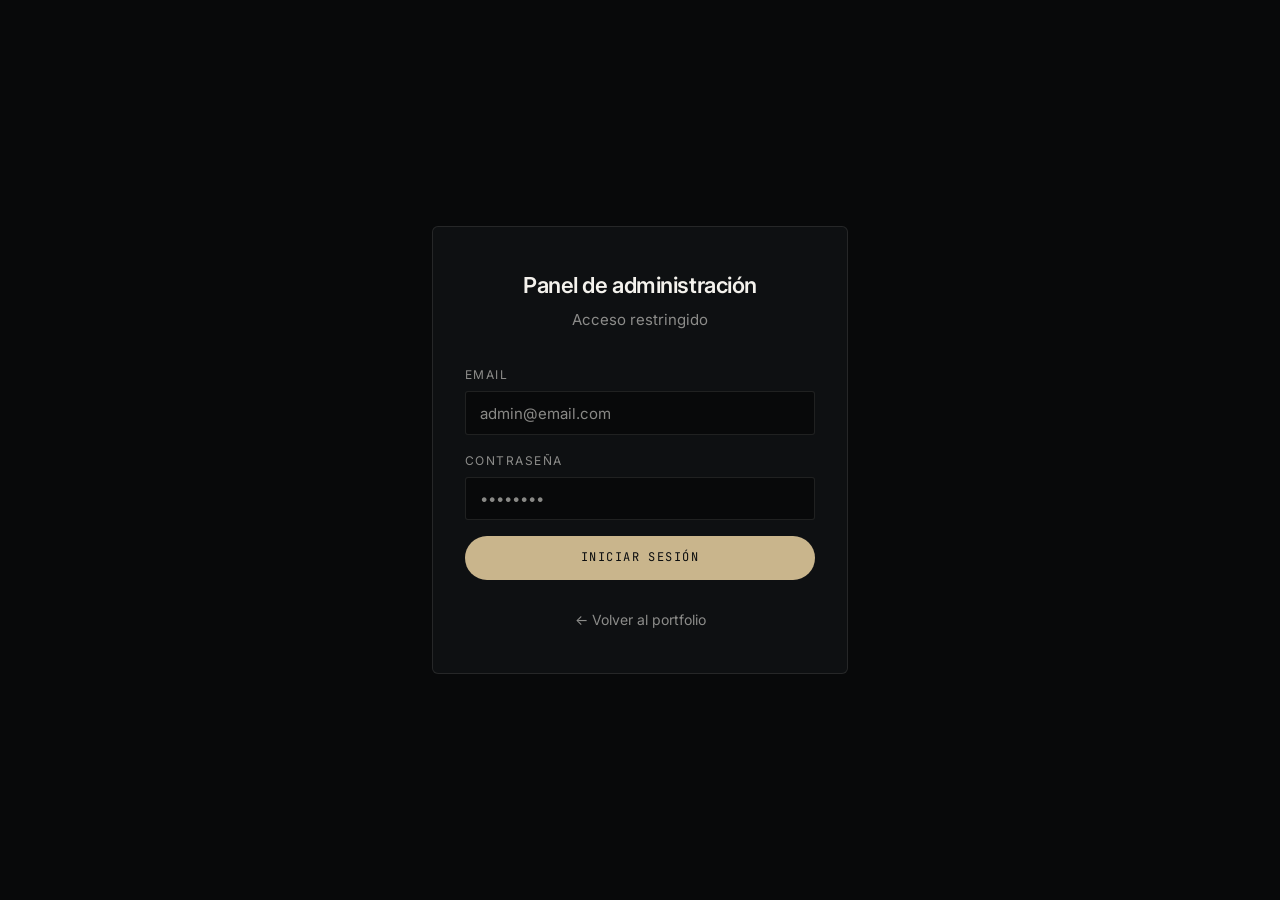
==== commit 35e9b3f6: "Add bilingual i18n support, showcase/PDF links, and new project assets - Add i18n.js translation sys" ====
--- a/admin.html
+++ b/admin.html
@@ -1,5 +1,5 @@
 <!DOCTYPE html>
-<html lang="es">
+<html lang="es" data-theme="dark">
 <head>
     <meta charset="UTF-8">
     <meta name="viewport" content="width=device-width, initial-scale=1.0">
--- a/styles.css
+++ b/styles.css
@@ -1,146 +1,249 @@
 /* ==========================================================================
-   Design tokens
+   THORRIJA — sistema de diseño
+   Minimalismo de lujo: negro profundo, blanco cálido, gris grafito
+   y un acento metálico discreto. Sin dependencias externas.
    ========================================================================== */
 
+/* --------------------------------------------------------------------------
+   1. Tokens
+   -------------------------------------------------------------------------- */
+
 :root {
-    --bg: #ffffff;
-    --bg-alt: #f5f5f7;
-    --surface: #ffffff;
-    --text: #1d1d1f;
-    --text-secondary: #6e6e73;
-    --text-tertiary: #a1a1a6;
-    --border: rgba(0, 0, 0, 0.09);
-    --border-strong: rgba(0, 0, 0, 0.18);
-    --accent: #0066cc;
-    --accent-hover: #004c99;
-    --shadow-card-hover: 0 32px 64px -16px rgba(0, 0, 0, 0.14);
-    --header-bg: rgba(255, 255, 255, 0.72);
-    --ease-out: cubic-bezier(0.16, 1, 0.3, 1);
-    --radius-card: 18px;
-}
-
-[data-theme="dark"] {
-    --bg: #0a0a0a;
-    --bg-alt: #161617;
-    --surface: #161617;
-    --text: #f5f5f7;
-    --text-secondary: #a1a1a6;
-    --text-tertiary: #6e6e73;
-    --border: rgba(255, 255, 255, 0.1);
-    --border-strong: rgba(255, 255, 255, 0.24);
-    --accent: #2997ff;
-    --accent-hover: #66b3ff;
-    --shadow-card-hover: 0 32px 64px -16px rgba(0, 0, 0, 0.65);
-    --header-bg: rgba(10, 10, 10, 0.72);
-}
-
-/* ==========================================================================
-   Base
-   ========================================================================== */
+    color-scheme: dark;
+
+    --font-display: 'Instrument Serif', 'Iowan Old Style', 'Times New Roman', serif;
+    --font-sans: 'Inter', -apple-system, BlinkMacSystemFont, 'Segoe UI', Roboto, sans-serif;
+    --font-mono: 'JetBrains Mono', ui-monospace, 'SFMono-Regular', Menlo, monospace;
+
+    --container: 1240px;
+    --gutter: clamp(1.25rem, 5vw, 3rem);
+    --header-h: 64px;
+
+    --step--1: clamp(0.6875rem, 0.66rem + 0.12vw, 0.75rem);
+    --step-0: clamp(0.9375rem, 0.91rem + 0.14vw, 1.0625rem);
+    --step-1: clamp(1.0625rem, 1rem + 0.3vw, 1.1875rem);
+    --step-2: clamp(1.25rem, 1.14rem + 0.5vw, 1.5625rem);
+    --title: clamp(2rem, 1.3rem + 3.2vw, 3.5rem);
+    --hero-title: clamp(3.5rem, 1rem + 15.5vw, 12rem);
+    --statement: clamp(1.375rem, 1rem + 1.9vw, 2.125rem);
+
+    --ease: cubic-bezier(0.16, 1, 0.3, 1);
+    --ease-soft: cubic-bezier(0.32, 0.72, 0, 1);
+    --dur: 0.55s;
+    --dur-slow: 0.9s;
+
+    --radius: 6px;
+    --radius-sm: 3px;
+
+    --grain-opacity: 0.05;
+}
+
+[data-theme='dark'] {
+    color-scheme: dark;
+
+    --bg: #08090a;
+    --bg-alt: #0b0d0f;
+    --surface: #0e1012;
+    --surface-2: #131619;
+    --surface-3: #191d21;
+
+    --line-soft: rgba(244, 242, 237, 0.055);
+    --line: rgba(244, 242, 237, 0.1);
+    --line-strong: rgba(244, 242, 237, 0.2);
+
+    /* Escala de texto. Los tres niveles superan 4.5:1 sobre --bg
+       (WCAG AA) medido sobre el fondo compuesto, no solo en el token:
+       18.4:1 / 8.3:1 / 5.7:1. */
+    --text: #f4f2ed;
+    --text-2: rgba(244, 242, 237, 0.66);
+    --text-3: rgba(244, 242, 237, 0.55);
+
+    --accent: #c9b58c;
+    --accent-soft: rgba(201, 181, 140, 0.14);
+    --accent-line: rgba(201, 181, 140, 0.42);
+    --on-accent: #0b0d0f;
+
+    --glass: rgba(8, 9, 10, 0.72);
+    --shadow-1: 0 24px 48px -28px rgba(0, 0, 0, 0.9);
+    --shadow-2: 0 40px 80px -32px rgba(0, 0, 0, 0.95);
+    --doc-shadow: 0 30px 60px -34px rgba(0, 0, 0, 0.9);
+}
+
+[data-theme='light'] {
+    color-scheme: light;
+
+    --bg: #f6f4f0;
+    --bg-alt: #eeeae3;
+    --surface: #fffefb;
+    --surface-2: #f2efe9;
+    --surface-3: #e7e3db;
+
+    --line-soft: rgba(18, 20, 22, 0.06);
+    --line: rgba(18, 20, 22, 0.12);
+    --line-strong: rgba(18, 20, 22, 0.24);
+
+    /* Mismo criterio que en oscuro: 14.9:1 / 5.6:1 / 4.9:1 sobre --bg. */
+    --text: #14161a;
+    --text-2: rgba(20, 22, 26, 0.66);
+    --text-3: rgba(20, 22, 26, 0.62);
+
+    /* Oscurecido desde #8a6b31: el acento se apoya también sobre
+       --bg-alt y --surface-3, y con el valor anterior bajaba a 3.9:1. */
+    --accent: #785a24;
+    --accent-soft: rgba(120, 90, 36, 0.1);
+    --accent-line: rgba(120, 90, 36, 0.4);
+    --on-accent: #fffefb;
+
+    --glass: rgba(246, 244, 240, 0.76);
+    --shadow-1: 0 24px 48px -30px rgba(28, 24, 16, 0.28);
+    --shadow-2: 0 40px 80px -34px rgba(28, 24, 16, 0.34);
+    --doc-shadow: 0 26px 50px -32px rgba(28, 24, 16, 0.35);
+
+    --grain-opacity: 0.035;
+}
+
+/* --------------------------------------------------------------------------
+   2. Base
+   -------------------------------------------------------------------------- */
+
+*,
+*::before,
+*::after {
+    box-sizing: border-box;
+}
 
 * {
     margin: 0;
     padding: 0;
-    box-sizing: border-box;
 }
 
 html {
+    -webkit-text-size-adjust: 100%;
     scroll-behavior: smooth;
-    -webkit-text-size-adjust: 100%;
 }
 
 body {
-    font-family: 'Inter', -apple-system, BlinkMacSystemFont, 'Segoe UI', sans-serif;
     background: var(--bg);
     color: var(--text);
+    font-family: var(--font-sans);
+    font-size: var(--step-0);
     line-height: 1.65;
-    font-size: 1.0625rem;
+    font-weight: 400;
     overflow-x: hidden;
-    transition: background-color 0.45s ease, color 0.45s ease;
     text-rendering: optimizeLegibility;
     -webkit-font-smoothing: antialiased;
+    -moz-osx-font-smoothing: grayscale;
+    transition: background-color 0.5s var(--ease-soft), color 0.5s var(--ease-soft);
+}
+
+img,
+picture,
+svg {
+    display: block;
+    max-width: 100%;
+}
+
+a {
+    color: inherit;
+}
+
+button {
+    font: inherit;
+    color: inherit;
 }
 
 ::selection {
     background: var(--accent);
-    color: #fff;
-}
-
-img {
-    display: block;
-    max-width: 100%;
+    color: var(--on-accent);
+}
+
+:focus-visible {
+    outline: 1px solid var(--accent);
+    outline-offset: 4px;
 }
 
 section {
-    scroll-margin-top: 72px;
+    scroll-margin-top: calc(var(--header-h) + 24px);
 }
 
 .hidden {
     display: none !important;
 }
 
+.sr-only {
+    position: absolute;
+    width: 1px;
+    height: 1px;
+    padding: 0;
+    margin: -1px;
+    overflow: hidden;
+    clip: rect(0, 0, 0, 0);
+    white-space: nowrap;
+    border: 0;
+}
+
 .container {
-    max-width: 1120px;
+    width: 100%;
+    max-width: var(--container);
     margin: 0 auto;
-    padding: 0 clamp(1.25rem, 4vw, 2rem);
-}
-
-.container-sm {
-    max-width: 760px;
-    margin: 0 auto;
-    padding: 0 clamp(1.25rem, 4vw, 2rem);
+    padding-inline: var(--gutter);
+}
+
+.mono-label {
+    font-family: var(--font-mono);
+    font-size: var(--step--1);
+    letter-spacing: 0.14em;
+    text-transform: uppercase;
+    color: var(--text-3);
 }
 
 .skip-link {
-    position: absolute;
-    top: -48px;
-    left: 1rem;
+    position: fixed;
+    top: -72px;
+    left: var(--gutter);
     z-index: 200;
+    min-height: 44px;
+    display: inline-flex;
+    align-items: center;
+    padding: 0.6rem 1rem;
     background: var(--accent);
-    color: #fff;
-    padding: 0.5rem 1rem;
-    border-radius: 0 0 8px 8px;
+    color: var(--on-accent);
+    font-family: var(--font-mono);
+    font-size: var(--step--1);
+    letter-spacing: 0.08em;
     text-decoration: none;
-    font-size: 0.875rem;
-    transition: top 0.2s ease;
+    transition: top 0.3s var(--ease);
 }
 
 .skip-link:focus {
-    top: 0;
-}
-
-:focus-visible {
-    outline: 2px solid var(--accent);
-    outline-offset: 3px;
-    border-radius: 2px;
-}
-
-/* ==========================================================================
-   Header
-   ========================================================================== */
+    top: 0.75rem;
+}
+
+/* --------------------------------------------------------------------------
+   3. Header
+   -------------------------------------------------------------------------- */
 
 #header {
     position: fixed;
-    top: 0;
-    left: 0;
-    right: 0;
+    inset: 0 0 auto 0;
     z-index: 100;
     background: transparent;
-    transition: background-color 0.4s ease, box-shadow 0.4s ease;
+    animation: fade-down 1s var(--ease) backwards;
+    transition: background-color 0.5s var(--ease-soft), backdrop-filter 0.5s var(--ease-soft), box-shadow 0.5s var(--ease-soft);
 }
 
 #header.scrolled {
-    background: var(--header-bg);
-    -webkit-backdrop-filter: saturate(180%) blur(20px);
-    backdrop-filter: saturate(180%) blur(20px);
-    box-shadow: inset 0 -1px 0 var(--border);
+    background: var(--glass);
+    -webkit-backdrop-filter: saturate(140%) blur(18px);
+    backdrop-filter: saturate(140%) blur(18px);
+    box-shadow: inset 0 -1px 0 var(--line-soft);
 }
 
 .header-inner {
-    max-width: 1120px;
+    max-width: var(--container);
     margin: 0 auto;
-    padding: 0 clamp(1.25rem, 4vw, 2rem);
-    height: 60px;
+    padding-inline: var(--gutter);
+    min-height: var(--header-h);
     display: flex;
     align-items: center;
     justify-content: space-between;
@@ -148,133 +251,185 @@
 }
 
 .wordmark {
-    font-size: 1.125rem;
-    font-weight: 600;
+    display: inline-flex;
+    align-items: center;
+    gap: 0.6rem;
+    font-family: var(--font-sans);
+    font-size: 0.8125rem;
+    font-weight: 500;
+    letter-spacing: 0.26em;
+    text-transform: uppercase;
+    color: var(--text);
+    text-decoration: none;
+    white-space: nowrap;
+}
+
+.wordmark-dot {
+    width: 5px;
+    height: 5px;
+    border-radius: 50%;
+    background: var(--accent);
+    flex: none;
+    transition: transform 0.5s var(--ease), box-shadow 0.5s var(--ease);
+}
+
+.wordmark:hover .wordmark-dot {
+    transform: scale(1.6);
+    box-shadow: 0 0 0 4px var(--accent-soft);
+}
+
+.desktop-nav {
+    display: none;
+    gap: clamp(1.25rem, 2.4vw, 2.5rem);
+}
+
+.desktop-nav a {
+    position: relative;
+    padding-block: 0.35rem;
+    font-family: var(--font-mono);
+    font-size: var(--step--1);
+    letter-spacing: 0.1em;
+    color: var(--text-3);
+    text-decoration: none;
+    transition: color 0.4s var(--ease-soft);
+}
+
+.desktop-nav a::after {
+    content: '';
+    position: absolute;
+    left: 0;
+    bottom: 0;
+    width: 100%;
+    height: 1px;
+    background: var(--accent);
+    transform: scaleX(0);
+    transform-origin: right;
+    transition: transform 0.5s var(--ease);
+}
+
+.desktop-nav a:hover,
+.desktop-nav a.is-active {
+    color: var(--text);
+}
+
+.desktop-nav a:hover::after,
+.desktop-nav a.is-active::after {
+    transform: scaleX(1);
+    transform-origin: left;
+}
+
+.header-actions {
+    display: flex;
+    align-items: center;
+    gap: 0.5rem;
+}
+
+.icon-btn {
+    width: 34px;
+    height: 34px;
+    display: grid;
+    place-items: center;
+    border: 1px solid transparent;
+    background: transparent;
+    color: var(--text-3);
+    cursor: pointer;
+    border-radius: 50%;
+    transition: color 0.35s var(--ease-soft), border-color 0.35s var(--ease-soft), transform 0.35s var(--ease);
+}
+
+.icon-btn:hover {
+    color: var(--text);
+    border-color: var(--line);
+    transform: translateY(-1px);
+}
+
+.icon-btn svg {
+    width: 17px;
+    height: 17px;
+}
+
+[data-theme='dark'] .icon-sun {
+    display: block;
+}
+
+[data-theme='dark'] .icon-moon {
+    display: none;
+}
+
+:root:not([data-theme='dark']) .icon-sun {
+    display: none;
+}
+
+:root:not([data-theme='dark']) .icon-moon {
+    display: block;
+}
+
+.menu-btn {
+    width: 34px;
+    height: 34px;
+    display: none;
+    place-content: center;
+    gap: 6px;
+    border: 1px solid var(--line);
+    background: transparent;
+    cursor: pointer;
+    border-radius: 50%;
+}
+
+.menu-btn span {
+    display: block;
+    width: 15px;
+    height: 1px;
+    background: var(--text);
+    transition: transform 0.4s var(--ease);
+}
+
+.menu-btn[aria-expanded='true'] span:first-child {
+    transform: translateY(3.5px) rotate(45deg);
+}
+
+.menu-btn[aria-expanded='true'] span:last-child {
+    transform: translateY(-3.5px) rotate(-45deg);
+}
+
+/* Navegación móvil */
+
+.mobile-nav {
+    position: fixed;
+    inset: var(--header-h) 0 0 0;
+    z-index: 95;
+    display: flex;
+    flex-direction: column;
+    justify-content: center;
+    gap: 0;
+    padding: 2rem var(--gutter) 4rem;
+    background: var(--bg);
+    opacity: 0;
+    visibility: hidden;
+    transform: translateY(-10px);
+    transition: opacity 0.45s var(--ease), transform 0.45s var(--ease), visibility 0.45s;
+}
+
+.mobile-nav.open {
+    opacity: 1;
+    visibility: visible;
+    transform: none;
+}
+
+.mobile-nav a {
+    display: flex;
+    align-items: baseline;
+    gap: 1rem;
+    padding: 1.05rem 0;
+    border-bottom: 1px solid var(--line-soft);
+    font-family: var(--font-display);
+    font-size: clamp(1.85rem, 8vw, 2.5rem);
     letter-spacing: -0.01em;
     color: var(--text);
     text-decoration: none;
-    transition: opacity 0.3s ease;
-}
-
-.wordmark:hover {
-    opacity: 0.7;
-}
-
-.desktop-nav {
-    display: none;
-    gap: 2.25rem;
-}
-
-.desktop-nav a {
-    color: var(--text-secondary);
-    text-decoration: none;
-    font-size: 0.875rem;
-    font-weight: 450;
-    transition: color 0.3s ease;
-}
-
-.desktop-nav a:hover {
-    color: var(--text);
-}
-
-.header-actions {
-    display: flex;
-    align-items: center;
-    gap: 0.75rem;
-}
-
-.icon-btn {
-    width: 36px;
-    height: 36px;
-    display: grid;
-    place-items: center;
-    border: none;
-    background: transparent;
-    color: var(--text-secondary);
-    cursor: pointer;
-    border-radius: 50%;
-    transition: color 0.3s ease, background-color 0.3s ease;
-}
-
-.icon-btn:hover {
-    color: var(--text);
-    background: var(--bg-alt);
-}
-
-.icon-btn svg {
-    width: 18px;
-    height: 18px;
-}
-
-[data-theme="dark"] .icon-sun { display: block; }
-[data-theme="dark"] .icon-moon { display: none; }
-:root:not([data-theme="dark"]) .icon-sun { display: none; }
-:root:not([data-theme="dark"]) .icon-moon { display: block; }
-
-.menu-btn {
-    width: 36px;
-    height: 36px;
-    display: none;
-    place-items: center;
-    align-content: center;
-    gap: 6px;
-    border: none;
-    background: transparent;
-    cursor: pointer;
-    padding: 0;
-}
-
-.menu-btn span {
-    display: block;
-    width: 18px;
-    height: 1.5px;
-    background: var(--text);
-    border-radius: 2px;
-    transition: transform 0.35s var(--ease-out);
-}
-
-.menu-btn[aria-expanded="true"] span:first-child {
-    transform: translateY(3.75px) rotate(45deg);
-}
-
-.menu-btn[aria-expanded="true"] span:last-child {
-    transform: translateY(-3.75px) rotate(-45deg);
-}
-
-.mobile-nav {
-    position: fixed;
-    top: 60px;
-    left: 0;
-    right: 0;
-    bottom: 0;
-    z-index: 90;
-    background: var(--bg);
-    padding: 2rem clamp(1.25rem, 4vw, 2rem);
-    display: flex;
-    flex-direction: column;
     opacity: 0;
-    pointer-events: none;
-    transform: translateY(-8px);
-    transition: opacity 0.35s var(--ease-out), transform 0.35s var(--ease-out);
-}
-
-.mobile-nav.open {
-    opacity: 1;
-    pointer-events: auto;
-    transform: none;
-}
-
-.mobile-nav a {
-    color: var(--text);
-    text-decoration: none;
-    font-size: 1.75rem;
-    font-weight: 600;
-    letter-spacing: -0.02em;
-    padding: 1.1rem 0;
-    border-bottom: 1px solid var(--border);
-    opacity: 0;
-    transform: translateY(10px);
-    transition: opacity 0.45s var(--ease-out), transform 0.45s var(--ease-out);
+    transform: translateY(12px);
+    transition: opacity 0.5s var(--ease), transform 0.5s var(--ease), color 0.3s;
 }
 
 .mobile-nav.open a {
@@ -282,720 +437,1228 @@
     transform: none;
 }
 
-.mobile-nav.open a:nth-child(1) { transition-delay: 0.05s; }
-.mobile-nav.open a:nth-child(2) { transition-delay: 0.1s; }
-.mobile-nav.open a:nth-child(3) { transition-delay: 0.15s; }
-.mobile-nav.open a:nth-child(4) { transition-delay: 0.2s; }
-
-@media (min-width: 820px) {
-    .desktop-nav { display: flex; }
-    .menu-btn, .mobile-nav { display: none !important; }
-}
-
-@media (max-width: 819px) {
-    .menu-btn { display: grid; }
-}
-
-/* ==========================================================================
-   Hero
-   ========================================================================== */
+.mobile-nav a:hover {
+    color: var(--accent);
+}
+
+.mobile-nav-num {
+    font-family: var(--font-mono);
+    font-size: var(--step--1);
+    letter-spacing: 0.12em;
+    color: var(--text-3);
+}
+
+.mobile-nav.open a:nth-child(1) { transition-delay: 0.06s; }
+.mobile-nav.open a:nth-child(2) { transition-delay: 0.11s; }
+.mobile-nav.open a:nth-child(3) { transition-delay: 0.16s; }
+.mobile-nav.open a:nth-child(4) { transition-delay: 0.21s; }
+.mobile-nav.open a:nth-child(5) { transition-delay: 0.26s; }
+
+@media (min-width: 900px) {
+    .desktop-nav {
+        display: flex;
+    }
+
+    .menu-btn,
+    .mobile-nav {
+        display: none !important;
+    }
+}
+
+@media (max-width: 899px) {
+    .menu-btn {
+        display: grid;
+    }
+}
+
+/* --------------------------------------------------------------------------
+   4. Hero
+   -------------------------------------------------------------------------- */
 
 .hero {
+    position: relative;
     min-height: 100svh;
     display: flex;
     flex-direction: column;
-    justify-content: center;
+    justify-content: flex-end;
+    padding: calc(var(--header-h) + clamp(3rem, 9vh, 6rem)) 0 clamp(6.5rem, 12vh, 8rem);
+    overflow: hidden;
+}
+
+.hero-canvas {
+    position: absolute;
+    inset: 0;
+    pointer-events: none;
+    overflow: hidden;
+}
+
+.hero-grid {
+    position: absolute;
+    inset: 0;
+    background-image: linear-gradient(90deg, var(--line-soft) 1px, transparent 1px);
+    background-size: 25% 100%;
+    -webkit-mask-image: linear-gradient(180deg, transparent, #000 18%, #000 78%, transparent);
+    mask-image: linear-gradient(180deg, transparent, #000 18%, #000 78%, transparent);
+}
+
+.hero-aperture {
+    position: absolute;
+    top: 46%;
+    right: -14%;
+    width: min(58vw, 660px);
+    height: auto;
+    color: var(--text);
+    opacity: 0.14;
+    transform: translateY(-50%);
+    animation: aperture-in 2.2s var(--ease) 0.15s backwards;
+}
+
+.aperture-arc {
+    color: var(--accent);
+    transform-origin: 200px 200px;
+    animation: arc-spin 46s linear infinite;
+}
+
+.hero-spotlight {
+    position: absolute;
+    top: 0;
+    left: 0;
+    width: 680px;
+    height: 680px;
+    margin: -340px 0 0 -340px;
+    border-radius: 50%;
+    background: radial-gradient(circle, var(--accent-soft) 0%, transparent 68%);
+    opacity: 0;
+    transform: translate3d(var(--mx, 50%), var(--my, 40%), 0);
+    transition: opacity 0.8s var(--ease);
+}
+
+.js .hero-spotlight {
+    opacity: 1;
+}
+
+.hero-grain {
+    position: absolute;
+    inset: -50%;
+    opacity: var(--grain-opacity);
+    background-image: url("data:image/svg+xml,%3Csvg xmlns='http://www.w3.org/2000/svg' width='160' height='160'%3E%3Cfilter id='n'%3E%3CfeTurbulence type='fractalNoise' baseFrequency='0.85' numOctaves='3' stitchTiles='stitch'/%3E%3C/filter%3E%3Crect width='160' height='160' filter='url(%23n)'/%3E%3C/svg%3E");
+    pointer-events: none;
+}
+
+.hero-inner {
     position: relative;
-    padding: 7rem 0 6rem;
+    z-index: 2;
+    transform: translateY(calc(var(--hero-shift, 0px) * -0.55));
+    will-change: transform;
 }
 
 .hero-eyebrow {
-    font-family: 'JetBrains Mono', monospace;
-    font-size: 0.8125rem;
-    letter-spacing: 0.08em;
-    color: var(--text-tertiary);
-    margin-bottom: 1.75rem;
-}
-
-.hero h1 {
-    font-size: clamp(2.5rem, 7vw, 4.75rem);
-    font-weight: 700;
-    letter-spacing: -0.032em;
-    line-height: 1.04;
-    max-width: 17ch;
+    display: flex;
+    align-items: center;
+    gap: 0.75rem;
+    flex-wrap: wrap;
+    font-family: var(--font-mono);
+    font-size: var(--step--1);
+    letter-spacing: 0.18em;
+    text-transform: uppercase;
+    color: var(--text-3);
+    animation: fade-up 1s var(--ease) 0.1s backwards;
+}
+
+.hero-eyebrow i {
+    width: 18px;
+    height: 1px;
+    background: var(--accent);
+    opacity: 0.7;
+}
+
+.hero-title {
+    margin-top: clamp(1rem, 3vw, 1.75rem);
+    font-family: var(--font-display);
+    font-size: var(--hero-title);
+    font-weight: 400;
+    line-height: 0.94;
+    letter-spacing: -0.02em;
+    white-space: nowrap;
+}
+
+.hero-title .letters > span {
+    display: inline-block;
+    animation: letter-in 1.15s var(--ease) backwards;
+    animation-delay: calc(0.16s + var(--i) * 0.055s);
+}
+
+.hero-rule {
+    height: 1px;
+    margin: clamp(1.75rem, 4vw, 2.75rem) 0 clamp(1.25rem, 3vw, 2rem);
+    background: linear-gradient(90deg, var(--accent) 0%, var(--accent-line) 22%, var(--line) 60%, transparent 100%);
+    transform-origin: left;
+    animation: rule-in 1.4s var(--ease) 0.55s backwards;
+}
+
+.hero-statement {
+    max-width: 26ch;
+    font-family: var(--font-display);
+    font-size: var(--statement);
+    line-height: 1.24;
+    letter-spacing: -0.01em;
+    color: var(--text);
+    animation: fade-up 1.1s var(--ease) 0.72s backwards;
 }
 
 .hero-lede {
-    margin-top: 1.75rem;
-    font-size: clamp(1.125rem, 2vw, 1.3125rem);
-    line-height: 1.55;
-    color: var(--text-secondary);
-    max-width: 34em;
-}
-
-.hero-actions {
-    margin-top: 2.75rem;
+    max-width: 52ch;
+    margin-top: clamp(1.25rem, 2.4vw, 1.75rem);
+    color: var(--text-2);
+    animation: fade-up 1.1s var(--ease) 0.84s backwards;
+}
+
+.hero-links {
     display: flex;
     flex-wrap: wrap;
-    gap: 1rem;
     align-items: center;
-}
-
-.scroll-cue {
-    position: absolute;
-    bottom: 2.25rem;
-    left: 50%;
-    width: 1px;
-    height: 56px;
-    background: linear-gradient(var(--text-tertiary), transparent);
-    overflow: hidden;
-}
-
-.scroll-cue::after {
+    gap: clamp(1.25rem, 3vw, 2.5rem);
+    margin-top: clamp(2rem, 4vw, 2.75rem);
+    animation: fade-up 1.1s var(--ease) 0.96s backwards;
+}
+
+.link-arrow {
+    position: relative;
+    display: inline-flex;
+    align-items: center;
+    gap: 0.55rem;
+    padding-bottom: 0.3rem;
+    font-family: var(--font-mono);
+    font-size: var(--step--1);
+    letter-spacing: 0.16em;
+    text-transform: uppercase;
+    color: var(--text);
+    text-decoration: none;
+}
+
+.link-arrow::before {
     content: '';
     position: absolute;
     left: 0;
-    top: -50%;
+    bottom: 0;
     width: 100%;
-    height: 50%;
+    height: 1px;
+    background: currentColor;
+    opacity: 0.3;
+    transform-origin: right;
+    transition: transform 0.5s var(--ease), opacity 0.4s var(--ease), background-color 0.4s;
+}
+
+.link-arrow::after {
+    content: '→';
+    font-family: var(--font-mono);
+    font-size: 0.9em;
+    transition: transform 0.5s var(--ease);
+}
+
+.link-arrow:hover {
+    color: var(--accent);
+}
+
+.link-arrow:hover::before {
+    opacity: 1;
     background: var(--accent);
-    animation: cue 2.4s var(--ease-out) infinite;
-}
-
-@keyframes cue {
-    0% { top: -50%; }
-    60%, 100% { top: 110%; }
-}
-
-/* ==========================================================================
-   Buttons
-   ========================================================================== */
-
-.btn {
+    transform: scaleX(1);
+}
+
+.link-arrow:hover::after {
+    transform: translateX(5px);
+}
+
+.hero-foot {
+    position: absolute;
+    inset: auto 0 0 0;
+    border-top: 1px solid var(--line-soft);
+    animation: fade-in 1.2s var(--ease) 1.15s backwards;
+}
+
+.hero-foot-inner {
+    display: flex;
+    align-items: center;
+    justify-content: space-between;
+    gap: 1.5rem;
+    padding-top: 0.9rem;
+    padding-bottom: 1.15rem;
+}
+
+.hero-foot-inner p:nth-child(2) {
+    display: none;
+}
+
+.scroll-cue {
     display: inline-flex;
     align-items: center;
-    justify-content: center;
-    gap: 0.5rem;
-    padding: 0.8rem 1.6rem;
-    border-radius: 980px;
-    font-family: inherit;
+    gap: 0.75rem;
+    color: var(--text-3);
+    text-decoration: none;
+    transition: color 0.4s var(--ease);
+}
+
+.scroll-cue:hover {
+    color: var(--text);
+}
+
+.scroll-cue-line {
+    position: relative;
+    width: 1px;
+    height: 30px;
+    background: var(--line);
+    overflow: hidden;
+}
+
+.scroll-cue-line::after {
+    content: '';
+    position: absolute;
+    left: 0;
+    top: 0;
+    width: 100%;
+    height: 40%;
+    background: var(--accent);
+    animation: cue 2.6s var(--ease-soft) infinite;
+}
+
+@media (min-width: 700px) {
+    .hero-foot-inner p:nth-child(2) {
+        display: block;
+    }
+}
+
+@media (max-width: 900px) {
+    .hero-aperture {
+        top: 26%;
+        right: -30%;
+        width: min(84vw, 520px);
+        opacity: 0.1;
+    }
+}
+
+@media (max-width: 520px) {
+    .hero-aperture {
+        opacity: 0.07;
+    }
+}
+
+/* --------------------------------------------------------------------------
+   5. Secciones
+   -------------------------------------------------------------------------- */
+
+.section {
+    padding-block: clamp(5rem, 12vw, 9rem);
+    border-top: 1px solid var(--line-soft);
+}
+
+.section-alt {
+    background: var(--bg-alt);
+    transition: background-color 0.5s var(--ease-soft);
+}
+
+.section-head {
+    border-top: 1px solid var(--line-soft);
+    padding-top: clamp(1.75rem, 3.5vw, 2.5rem);
+}
+
+.eyebrow {
+    display: flex;
+    align-items: center;
+    gap: 0.75rem;
+    font-family: var(--font-mono);
+    font-size: var(--step--1);
+    letter-spacing: 0.2em;
+    text-transform: uppercase;
+    color: var(--text-3);
+}
+
+.eyebrow-rule {
+    width: 28px;
+    height: 1px;
+    background: var(--accent);
+    flex: none;
+}
+
+.section-title {
+    max-width: 20ch;
+    margin-top: clamp(1.25rem, 2.5vw, 2rem);
+    font-family: var(--font-display);
+    font-size: var(--title);
+    font-weight: 400;
+    line-height: 1.1;
+    letter-spacing: -0.015em;
+}
+
+.section-lede {
+    max-width: 46ch;
+    margin-top: clamp(1.25rem, 2.2vw, 1.75rem);
+    color: var(--text-2);
+}
+
+/* --------------------------------------------------------------------------
+   6. Perfil
+   -------------------------------------------------------------------------- */
+
+.about-grid {
+    display: grid;
+    gap: clamp(3rem, 7vw, 5rem);
+    margin-top: clamp(3rem, 6vw, 4.5rem);
+}
+
+.about-prose p {
+    max-width: 44ch;
+    color: var(--text-2);
+}
+
+.about-prose p + p {
+    margin-top: 1.25rem;
+}
+
+.about-prose .lead {
+    color: var(--text);
+    font-size: var(--step-1);
+    line-height: 1.55;
+}
+
+.fact-list {
+    align-self: start;
+}
+
+.fact-list div {
+    display: flex;
+    align-items: baseline;
+    justify-content: space-between;
+    gap: 1.5rem;
+    padding: 1.05rem 0;
+    border-bottom: 1px solid var(--line-soft);
+}
+
+.fact-list div:first-child {
+    border-top: 1px solid var(--line-soft);
+}
+
+.fact-list dt {
+    font-family: var(--font-mono);
+    font-size: var(--step--1);
+    letter-spacing: 0.1em;
+    text-transform: uppercase;
+    color: var(--text-3);
+    white-space: nowrap;
+}
+
+.fact-list dd {
     font-size: 0.9375rem;
+    text-align: right;
+    color: var(--text);
+}
+
+.fact-list dd a {
+    font-family: var(--font-mono);
+    font-size: 0.8125rem;
+    letter-spacing: 0.02em;
+    text-decoration: none;
+    border-bottom: 1px solid var(--accent-line);
+    transition: color 0.35s var(--ease), border-color 0.35s var(--ease);
+}
+
+.fact-list dd a:hover {
+    color: var(--accent);
+    border-color: var(--accent);
+}
+
+@media (min-width: 900px) {
+    .about-grid {
+        grid-template-columns: minmax(0, 1.35fr) minmax(0, 1fr);
+    }
+}
+
+/* --------------------------------------------------------------------------
+   7. Manifiesto
+   -------------------------------------------------------------------------- */
+
+.manifesto blockquote p {
+    max-width: 30ch;
+    font-family: var(--font-display);
+    font-size: clamp(1.5rem, 1rem + 2.4vw, 2.5rem);
+    line-height: 1.28;
+    letter-spacing: -0.01em;
+}
+
+.manifesto blockquote em {
+    font-style: italic;
+    color: var(--text-2);
+}
+
+.method-steps {
+    display: flex;
+    flex-wrap: wrap;
+    gap: clamp(1.5rem, 4vw, 3.5rem);
+    list-style: none;
+    margin-top: clamp(2.5rem, 5vw, 4rem);
+}
+
+.method-steps li {
+    display: flex;
+    align-items: baseline;
+    gap: 0.65rem;
+    font-family: var(--font-mono);
+    font-size: var(--step--1);
+    letter-spacing: 0.14em;
+    text-transform: uppercase;
+    color: var(--text-2);
+}
+
+.method-steps span {
+    color: var(--accent);
+}
+
+/* --------------------------------------------------------------------------
+   8. Trabajo
+   -------------------------------------------------------------------------- */
+
+.project-grid {
+    display: grid;
+    gap: clamp(1.25rem, 2.4vw, 2rem);
+    margin-top: clamp(3rem, 6vw, 4.5rem);
+}
+
+.project-card {
+    position: relative;
+    display: flex;
+    flex-direction: column;
+    background: var(--surface);
+    border: 1px solid var(--line-soft);
+    border-radius: var(--radius);
+    overflow: hidden;
+    transition: transform 0.6s var(--ease), border-color 0.5s var(--ease), box-shadow 0.6s var(--ease), background-color 0.5s var(--ease-soft);
+}
+
+.project-card::before {
+    content: '';
+    position: absolute;
+    top: 0;
+    left: 0;
+    width: 100%;
+    height: 1px;
+    background: var(--accent);
+    transform: scaleX(0);
+    transform-origin: left;
+    transition: transform 0.7s var(--ease);
+    z-index: 2;
+}
+
+.project-card:hover {
+    transform: translateY(-5px);
+    border-color: var(--line);
+    box-shadow: var(--shadow-2);
+}
+
+.project-card:hover::before {
+    transform: scaleX(1);
+}
+
+.project-media {
+    display: block;
+    overflow: hidden;
+    background: var(--surface-2);
+    border-bottom: 1px solid var(--line-soft);
+}
+
+.project-media img {
+    width: 100%;
+    aspect-ratio: 16 / 10;
+    object-fit: cover;
+    object-position: top left;
+    transition: transform 1s var(--ease), filter 0.6s var(--ease);
+    filter: saturate(0.92);
+}
+
+.project-card:hover .project-media img {
+    transform: scale(1.03);
+    filter: saturate(1);
+}
+
+.project-body {
+    display: flex;
+    flex-direction: column;
+    gap: 0.85rem;
+    flex: 1;
+    padding: clamp(1.25rem, 2.2vw, 1.75rem);
+}
+
+.project-head {
+    display: flex;
+    align-items: baseline;
+    justify-content: space-between;
+    gap: 1rem;
+}
+
+.project-head h3 {
+    font-size: clamp(1.0625rem, 1rem + 0.35vw, 1.25rem);
     font-weight: 500;
+    letter-spacing: -0.015em;
+}
+
+.project-head h3 a {
     text-decoration: none;
-    border: none;
-    cursor: pointer;
-    transition: transform 0.35s var(--ease-out), background-color 0.3s ease, color 0.3s ease, box-shadow 0.35s var(--ease-out);
-}
-
-.btn svg {
-    width: 15px;
-    height: 15px;
-    transition: transform 0.35s var(--ease-out);
-}
-
-.btn:hover svg {
-    transform: translate(2px, -2px);
-}
-
-.btn-primary {
-    background: var(--accent);
-    color: #fff;
-}
-
-.btn-primary:hover {
-    background: var(--accent-hover);
-    transform: scale(1.02);
-}
-
-.btn-ghost {
-    background: transparent;
-    color: var(--text);
-    box-shadow: inset 0 0 0 1px var(--border-strong);
-}
-
-.btn-ghost:hover {
-    background: var(--bg-alt);
-}
-
-.btn-full {
-    width: 100%;
-}
-
-.btn:disabled {
-    opacity: 0.55;
-    cursor: not-allowed;
-    transform: none;
+    background-image: linear-gradient(var(--accent), var(--accent));
+    background-size: 0% 1px;
+    background-position: 0 100%;
+    background-repeat: no-repeat;
+    transition: background-size 0.5s var(--ease), color 0.35s var(--ease);
+}
+
+.project-card:hover .project-head h3 a {
+    background-size: 100% 1px;
+}
+
+.project-index {
+    font-family: var(--font-mono);
+    font-size: var(--step--1);
+    letter-spacing: 0.12em;
+    color: var(--text-3);
+    flex: none;
+}
+
+.project-desc {
+    color: var(--text-2);
+    font-size: 0.9375rem;
+    line-height: 1.62;
+}
+
+.tag-row {
+    display: flex;
+    flex-wrap: wrap;
+    gap: 0.4rem;
+    list-style: none;
+}
+
+.tag-row li {
+    font-family: var(--font-mono);
+    font-size: 0.6875rem;
+    letter-spacing: 0.06em;
+    color: var(--text-3);
+    padding: 0.28rem 0.6rem;
+    border: 1px solid var(--line-soft);
+    border-radius: var(--radius-sm);
+    white-space: nowrap;
 }
 
 .arrow-link {
     display: inline-flex;
     align-items: center;
-    gap: 0.4rem;
+    gap: 0.45rem;
+    margin-top: auto;
+    padding-top: 0.75rem;
+    font-family: var(--font-mono);
+    font-size: var(--step--1);
+    letter-spacing: 0.12em;
+    text-transform: uppercase;
+    color: var(--text-2);
+    text-decoration: none;
+    transition: color 0.35s var(--ease);
+}
+
+.arrow-link svg {
+    width: 13px;
+    height: 13px;
+    transition: transform 0.5s var(--ease);
+}
+
+.arrow-link:hover {
     color: var(--accent);
-    text-decoration: none;
+}
+
+.arrow-link:hover svg {
+    transform: translate(3px, -3px);
+}
+
+.side-works {
+    margin-top: clamp(3.5rem, 7vw, 6rem);
+}
+
+.side-title {
+    display: flex;
+    align-items: center;
+    gap: 0.75rem;
+    padding-bottom: 1rem;
+    font-family: var(--font-mono);
+    font-size: var(--step--1);
+    font-weight: 400;
+    letter-spacing: 0.18em;
+    text-transform: uppercase;
+    color: var(--text-3);
+}
+
+.work-list {
+    list-style: none;
+}
+
+.work-list li {
+    display: flex;
+    align-items: baseline;
+    justify-content: space-between;
+    gap: 2rem;
+    padding: 1.4rem 0;
+    border-bottom: 1px solid var(--line-soft);
+    transition: padding-left 0.5s var(--ease), background-color 0.5s var(--ease);
+}
+
+.work-list li:hover {
+    padding-left: 0.6rem;
+}
+
+.work-list h4 {
+    font-size: 1rem;
+    font-weight: 500;
+    letter-spacing: -0.01em;
+}
+
+.work-list p {
+    max-width: 56ch;
+    margin-top: 0.25rem;
+    color: var(--text-2);
     font-size: 0.9375rem;
-    font-weight: 500;
-    transition: color 0.3s ease;
-}
-
-.arrow-link svg {
-    width: 14px;
-    height: 14px;
-    transition: transform 0.35s var(--ease-out);
-}
-
-.arrow-link:hover {
-    color: var(--accent-hover);
-}
-
-.arrow-link:hover svg {
-    transform: translate(2px, -2px);
-}
-
-/* ==========================================================================
-   Sections
-   ========================================================================== */
-
-.section {
-    padding: clamp(5rem, 11vw, 8.5rem) 0;
-}
-
-.section-alt {
-    background: var(--bg-alt);
-    transition: background-color 0.45s ease;
-}
-
-.eyebrow {
-    font-family: 'JetBrains Mono', monospace;
-    font-size: 0.8125rem;
+}
+
+.work-tags {
+    font-family: var(--font-mono);
+    font-size: var(--step--1);
     letter-spacing: 0.08em;
-    color: var(--accent);
-    margin-bottom: 1.25rem;
-}
-
-.section-title {
-    font-size: clamp(1.875rem, 4.5vw, 3rem);
-    font-weight: 700;
-    letter-spacing: -0.028em;
-    line-height: 1.1;
-    max-width: 22ch;
-}
-
-.section-lede {
-    margin-top: 1.25rem;
-    color: var(--text-secondary);
-    max-width: 38em;
-}
-
-/* ==========================================================================
-   About
-   ========================================================================== */
-
-.about-grid {
-    margin-top: 3.5rem;
-    display: grid;
-    gap: 3rem;
-}
-
-.about-prose p {
-    color: var(--text-secondary);
-    margin-bottom: 1.25rem;
-    max-width: 36em;
-}
-
-.about-prose p:first-child {
-    color: var(--text);
-    font-size: 1.1875rem;
-    line-height: 1.6;
-}
-
-.fact-list {
-    align-self: start;
-    border-top: 1px solid var(--border);
-}
-
-.fact-list div {
-    display: flex;
-    justify-content: space-between;
-    gap: 1.5rem;
-    padding: 1rem 0;
-    border-bottom: 1px solid var(--border);
-}
-
-.fact-list dt {
-    color: var(--text-tertiary);
-    font-size: 0.875rem;
+    color: var(--text-3);
     white-space: nowrap;
-}
-
-.fact-list dd {
-    color: var(--text);
-    font-size: 0.9375rem;
-    text-align: right;
-    font-weight: 500;
-}
-
-@media (min-width: 900px) {
-    .about-grid {
-        grid-template-columns: 1.5fr 1fr;
-        gap: 5rem;
-    }
-}
-
-/* ==========================================================================
-   Projects
-   ========================================================================== */
-
-.project-grid {
-    margin-top: 4rem;
-    display: grid;
-    gap: 1.75rem;
 }
 
 @media (min-width: 900px) {
     .project-grid {
-        grid-template-columns: repeat(2, 1fr);
-    }
-    .project-card.span-2 {
+        grid-template-columns: repeat(2, minmax(0, 1fr));
+    }
+
+    .project-card--feature {
         grid-column: span 2;
     }
-}
-
-.project-card {
+
+    .project-card--feature .project-media img {
+        aspect-ratio: 21 / 9;
+    }
+}
+
+@media (min-width: 1100px) {
+    .project-card--feature {
+        display: grid;
+        grid-template-columns: minmax(0, 1.55fr) minmax(0, 1fr);
+    }
+
+    .project-card--feature .project-media {
+        border-bottom: none;
+        border-right: 1px solid var(--line-soft);
+        display: grid;
+    }
+
+    .project-card--feature .project-media img {
+        aspect-ratio: auto;
+        height: 100%;
+        min-height: 340px;
+    }
+
+    .project-card--feature .project-body {
+        justify-content: center;
+        padding: clamp(2rem, 3.4vw, 3rem);
+    }
+}
+
+/* --------------------------------------------------------------------------
+   9. Capacidades
+   -------------------------------------------------------------------------- */
+
+.skill-columns {
+    display: grid;
+    gap: clamp(2.25rem, 5vw, 3.5rem);
+    margin-top: clamp(3rem, 6vw, 4.5rem);
+}
+
+.skill-group h3 {
+    padding-bottom: 1rem;
+    border-bottom: 1px solid var(--line);
+    font-family: var(--font-mono);
+    font-size: var(--step--1);
+    font-weight: 400;
+    letter-spacing: 0.18em;
+    text-transform: uppercase;
+    color: var(--accent);
+}
+
+.skill-group ul {
+    list-style: none;
+}
+
+.skill-group li {
+    position: relative;
+    padding: 0.85rem 0 0.85rem 1.15rem;
+    border-bottom: 1px solid var(--line-soft);
+    color: var(--text-2);
+    font-size: 0.9375rem;
+    transition: color 0.4s var(--ease), padding-left 0.5s var(--ease);
+}
+
+.skill-group li::before {
+    content: '';
+    position: absolute;
+    left: 0;
+    top: 1.25rem;
+    width: 5px;
+    height: 1px;
+    background: var(--line-strong);
+    transition: width 0.4s var(--ease), background-color 0.4s var(--ease);
+}
+
+.skill-group li:hover {
+    padding-left: 1.6rem;
+    color: var(--text);
+}
+
+.skill-group li:hover::before {
+    width: 9px;
+    background: var(--accent);
+}
+
+@media (min-width: 780px) {
+    .skill-columns {
+        grid-template-columns: repeat(3, minmax(0, 1fr));
+    }
+}
+
+/* --------------------------------------------------------------------------
+   10. Certificaciones
+   -------------------------------------------------------------------------- */
+
+.cred-grid {
+    display: grid;
+    gap: clamp(1.5rem, 3vw, 2.25rem);
+    margin-top: clamp(3rem, 6vw, 4.5rem);
+}
+
+.cred-card {
+    display: flex;
+    flex-direction: column;
     background: var(--surface);
-    border: 1px solid var(--border);
-    border-radius: var(--radius-card);
+    border: 1px solid var(--line-soft);
+    border-radius: var(--radius);
     overflow: hidden;
+    transition: transform 0.6s var(--ease), border-color 0.5s var(--ease), box-shadow 0.6s var(--ease);
+}
+
+.cred-card:hover {
+    transform: translateY(-5px);
+    border-color: var(--line);
+    box-shadow: var(--shadow-2);
+}
+
+.cred-visual {
+    position: relative;
+    /* Proporción vertical: los documentos originales son en A4 y necesitan
+       alto para leerse sin recortarse. */
+    aspect-ratio: 4 / 5;
+    display: grid;
+    place-items: center;
+    padding: clamp(1.25rem, 2.4vw, 1.75rem);
+    background:
+        radial-gradient(120% 90% at 50% 0%, var(--surface-3) 0%, var(--surface-2) 70%);
+    border-bottom: 1px solid var(--line-soft);
+    overflow: hidden;
+}
+
+/* La credencial se dimensiona respecto al alto disponible del marco,
+   nunca al ancho: así el documento nunca se recorta ni se deforma. */
+.cred-visual picture {
+    position: absolute;
+    inset: clamp(1.25rem, 2.4vw, 1.75rem);
+    display: grid;
+    place-items: center;
+}
+
+.cred-visual img {
+    display: block;
+    width: auto;
+    height: auto;
+    /* min-*: anula el tamaño mínimo automático de los ítems de rejilla,
+       que si no impide que el documento alto escale dentro del marco */
+    min-width: 0;
+    min-height: 0;
+    max-width: 100%;
+    max-height: 100%;
+    object-fit: contain;
+    border: 1px solid var(--line-soft);
+    border-radius: 2px;
+    box-shadow: var(--doc-shadow);
+    transition: transform 0.9s var(--ease);
+}
+
+.cred-visual:hover img {
+    transform: scale(1.035);
+}
+
+.cred-visual-cue {
+    position: absolute;
+    right: clamp(0.85rem, 2vw, 1.35rem);
+    bottom: clamp(0.85rem, 2vw, 1.35rem);
+    padding: 0.3rem 0.6rem;
+    background: var(--glass);
+    -webkit-backdrop-filter: blur(8px);
+    backdrop-filter: blur(8px);
+    border: 1px solid var(--line-soft);
+    font-family: var(--font-mono);
+    font-size: 0.625rem;
+    letter-spacing: 0.14em;
+    text-transform: uppercase;
+    color: var(--text-3);
+    opacity: 0;
+    transform: translateY(6px);
+    transition: opacity 0.45s var(--ease), transform 0.45s var(--ease), color 0.4s;
+}
+
+.cred-visual:hover .cred-visual-cue,
+.cred-visual:focus-visible .cred-visual-cue {
+    opacity: 1;
+    transform: none;
+    color: var(--accent);
+}
+
+/* Panel decorativo: credencial sin archivo original */
+
+.cred-visual.is-empty {
+    background-color: var(--surface-2);
+    background-image: radial-gradient(circle, var(--line) 1px, transparent 1px);
+    background-size: 16px 16px;
+    background-position: center;
+    -webkit-mask-image: radial-gradient(120% 100% at 50% 50%, #000 45%, transparent 100%);
+    mask-image: radial-gradient(120% 100% at 50% 50%, #000 45%, transparent 100%);
+}
+
+.cred-visual.is-empty::after {
+    content: '';
+    position: absolute;
+    inset: clamp(0.85rem, 2vw, 1.35rem);
+    border: 1px solid var(--line-soft);
+    border-radius: 2px;
+    pointer-events: none;
+}
+
+.cred-plate {
     display: flex;
     flex-direction: column;
-    transition: transform 0.5s var(--ease-out), box-shadow 0.5s var(--ease-out), border-color 0.4s ease;
-}
-
-.project-card:hover {
-    transform: translateY(-5px);
-    box-shadow: var(--shadow-card-hover);
-    border-color: transparent;
-}
-
-.project-media {
-    display: block;
-    overflow: hidden;
-    background: var(--bg-alt);
-}
-
-.project-media img {
-    width: 100%;
-    aspect-ratio: 16 / 9;
-    object-fit: cover;
-    object-position: top left;
-    transition: transform 0.8s var(--ease-out);
-}
-
-.span-2 .project-media img {
-    aspect-ratio: 21 / 9;
-}
-
-.project-card:hover .project-media img {
-    transform: scale(1.025);
-}
-
-.project-body {
-    padding: 1.75rem 1.75rem 2rem;
+    align-items: center;
+    gap: 0.9rem;
+}
+
+.cred-plate-rule {
+    width: 34px;
+    height: 1px;
+    background: var(--accent);
+    opacity: 0.75;
+}
+
+.cred-plate-line {
+    font-family: var(--font-mono);
+    font-size: 0.6875rem;
+    letter-spacing: 0.28em;
+    text-transform: uppercase;
+    color: var(--text-3);
+}
+
+.cred-body {
     display: flex;
     flex-direction: column;
-    gap: 0.9rem;
+    gap: 0.8rem;
     flex: 1;
-}
-
-.project-head {
+    padding: clamp(1.25rem, 2.2vw, 1.85rem);
+}
+
+.cred-meta {
     display: flex;
     align-items: baseline;
     justify-content: space-between;
     gap: 1rem;
-}
-
-.project-head h3 {
-    font-size: 1.25rem;
-    font-weight: 600;
-    letter-spacing: -0.015em;
-}
-
-.project-head h3 a {
+    padding-bottom: 0.9rem;
+    border-bottom: 1px solid var(--line-soft);
+}
+
+.cred-index {
+    font-family: var(--font-mono);
+    font-size: var(--step--1);
+    letter-spacing: 0.12em;
+    color: var(--accent);
+}
+
+.cred-field {
+    font-family: var(--font-mono);
+    font-size: var(--step--1);
+    letter-spacing: 0.16em;
+    text-transform: uppercase;
+    color: var(--text-3);
+}
+
+.cred-name {
+    font-family: var(--font-display);
+    font-size: clamp(1.75rem, 1.3rem + 1.8vw, 2.25rem);
+    font-weight: 400;
+    line-height: 1.1;
+    letter-spacing: -0.01em;
+}
+
+.cred-desc {
+    color: var(--text-2);
+    font-size: 0.9375rem;
+    line-height: 1.62;
+}
+
+.cred-body .tag-row {
+    margin-top: auto;
+    padding-top: 0.5rem;
+}
+
+@media (min-width: 900px) {
+    .cred-grid {
+        grid-template-columns: repeat(2, minmax(0, 1fr));
+    }
+}
+
+/* --------------------------------------------------------------------------
+   11. Contacto
+   -------------------------------------------------------------------------- */
+
+.contact-inner {
+    max-width: 900px;
+    text-align: center;
+}
+
+.contact-inner .eyebrow {
+    justify-content: center;
+}
+
+.contact-hint {
+    margin-top: 1.5rem;
+    color: var(--text-2);
+    font-family: var(--font-display);
+    font-size: var(--statement);
+    line-height: 1.25;
+    letter-spacing: -0.01em;
+}
+
+.contact-mail {
+    display: inline-block;
+    margin-top: clamp(1.5rem, 3vw, 2.25rem);
+    font-family: var(--font-display);
+    font-size: clamp(1.4rem, 0.9rem + 2.9vw, 2.75rem);
+    line-height: 1.1;
+    letter-spacing: -0.01em;
     color: var(--text);
     text-decoration: none;
-    transition: color 0.3s ease;
-}
-
-.project-head h3 a:hover {
+    overflow-wrap: anywhere;
+    background-image: linear-gradient(var(--accent), var(--accent));
+    background-size: 0% 1px;
+    background-position: 0 100%;
+    background-repeat: no-repeat;
+    transition: color 0.4s var(--ease), background-size 0.7s var(--ease);
+}
+
+.contact-mail:hover,
+.contact-mail:focus-visible {
     color: var(--accent);
-}
-
-.project-index {
-    font-family: 'JetBrains Mono', monospace;
-    font-size: 0.75rem;
-    color: var(--text-tertiary);
-}
-
-.project-body > p {
-    color: var(--text-secondary);
+    background-size: 100% 1px;
+}
+
+.copy-btn {
+    display: block;
+    margin: clamp(1.5rem, 3vw, 2.25rem) auto 0;
+    padding: 0.4rem 0 0.45rem;
+    background: transparent;
+    border: none;
+    border-bottom: 1px solid var(--line-strong);
+    font-family: var(--font-mono);
+    font-size: var(--step--1);
+    letter-spacing: 0.16em;
+    text-transform: uppercase;
+    color: var(--text-3);
+    cursor: pointer;
+    transition: color 0.4s var(--ease), border-color 0.4s var(--ease);
+}
+
+.copy-btn:hover {
+    color: var(--accent);
+    border-color: var(--accent);
+}
+
+.copy-btn-label {
+    display: inline-block;
+    transition: opacity 0.25s var(--ease);
+}
+
+/* --------------------------------------------------------------------------
+   12. Footer
+   -------------------------------------------------------------------------- */
+
+.footer {
+    border-top: 1px solid var(--line-soft);
+    padding-block: clamp(3rem, 6vw, 4.5rem);
+}
+
+.footer-inner {
+    display: grid;
+    gap: clamp(2rem, 4vw, 3rem);
+}
+
+.footer-brand p {
+    max-width: 30ch;
+    margin-top: 0.9rem;
+    color: var(--text-3);
     font-size: 0.9375rem;
-    line-height: 1.6;
-}
-
-.tag-row {
-    list-style: none;
+}
+
+.footer-nav {
     display: flex;
     flex-wrap: wrap;
-    gap: 0.5rem;
-}
-
-.tag-row li {
-    font-family: 'JetBrains Mono', monospace;
-    font-size: 0.71875rem;
+    gap: 0.75rem 1.75rem;
+}
+
+.footer-nav a {
+    font-family: var(--font-mono);
+    font-size: var(--step--1);
+    letter-spacing: 0.1em;
+    color: var(--text-3);
+    text-decoration: none;
+    transition: color 0.35s var(--ease);
+}
+
+.footer-nav a:hover {
+    color: var(--accent);
+}
+
+.footer-meta {
+    display: flex;
+    flex-direction: column;
+    gap: 0.6rem;
+}
+
+.footer-mail {
+    font-family: var(--font-mono);
+    font-size: 0.8125rem;
     letter-spacing: 0.02em;
-    color: var(--text-secondary);
-    padding: 0.28rem 0.7rem;
-    border: 1px solid var(--border);
-    border-radius: 980px;
-}
-
-.project-body .arrow-link {
-    margin-top: auto;
-    padding-top: 0.5rem;
-}
-
-.side-works {
-    margin-top: 4.5rem;
-}
-
-.side-title {
-    font-size: 0.875rem;
-    font-weight: 600;
+    color: var(--text-2);
+    text-decoration: none;
+    border-bottom: 1px solid transparent;
+    transition: color 0.35s var(--ease), border-color 0.35s var(--ease);
+    overflow-wrap: anywhere;
+}
+
+.footer-mail:hover {
+    color: var(--accent);
+    border-color: var(--accent-line);
+}
+
+.footer-meta p {
+    font-family: var(--font-mono);
+    font-size: var(--step--1);
     letter-spacing: 0.06em;
-    text-transform: uppercase;
-    color: var(--text-tertiary);
-    margin-bottom: 0.75rem;
-}
-
-.work-list {
-    list-style: none;
-    border-top: 1px solid var(--border);
-}
-
-.work-list li {
-    display: flex;
-    justify-content: space-between;
-    align-items: baseline;
-    gap: 2rem;
-    padding: 1.4rem 0;
-    border-bottom: 1px solid var(--border);
-    transition: padding-left 0.4s var(--ease-out);
-}
-
-.work-list li:hover {
-    padding-left: 0.5rem;
-}
-
-.work-list h4 {
-    font-size: 1rem;
-    font-weight: 600;
-    letter-spacing: -0.01em;
-}
-
-.work-list p {
-    color: var(--text-secondary);
-    font-size: 0.9rem;
-    margin-top: 0.2rem;
-    max-width: 52ch;
-}
-
-.work-tags {
-    font-family: 'JetBrains Mono', monospace;
-    font-size: 0.71875rem;
-    color: var(--text-tertiary);
-    white-space: nowrap;
-}
-
-/* ==========================================================================
-   Skills
-   ========================================================================== */
-
-.skill-columns {
-    margin-top: 3.5rem;
-    display: grid;
-    gap: 2.5rem;
-}
-
-@media (min-width: 820px) {
-    .skill-columns {
-        grid-template-columns: repeat(3, 1fr);
-    }
-}
-
-.skill-group h3 {
-    font-size: 0.875rem;
-    font-weight: 600;
-    letter-spacing: 0.06em;
-    text-transform: uppercase;
-    color: var(--text-tertiary);
-    margin-bottom: 1.1rem;
-}
-
-.skill-group ul {
-    list-style: none;
-}
-
-.skill-group li {
-    padding: 0.85rem 0;
-    border-top: 1px solid var(--border);
-    transition: color 0.3s ease, padding-left 0.4s var(--ease-out);
-}
-
-.skill-group li:hover {
-    padding-left: 0.4rem;
-    color: var(--accent);
-}
-
-/* ==========================================================================
-   Philosophy
-   ========================================================================== */
-
-.philosophy blockquote p {
-    font-size: clamp(1.5rem, 3.5vw, 2.25rem);
-    font-weight: 600;
-    letter-spacing: -0.024em;
-    line-height: 1.3;
-    max-width: 26ch;
-}
-
-.method-steps {
-    list-style: none;
-    margin-top: 3.5rem;
-    display: flex;
-    flex-wrap: wrap;
-    gap: 2.5rem;
-}
-
-.method-steps li {
-    display: flex;
-    align-items: baseline;
-    gap: 0.6rem;
-    color: var(--text-secondary);
-    font-size: 0.9375rem;
-    font-weight: 500;
-}
-
-.method-steps span {
-    font-family: 'JetBrains Mono', monospace;
-    font-size: 0.75rem;
-    color: var(--accent);
-}
-
-/* ==========================================================================
-   Contact
-   ========================================================================== */
-
-.contact-grid {
-    margin-top: 3.5rem;
-    display: grid;
-    gap: 3.5rem;
+    color: var(--text-3);
 }
 
 @media (min-width: 900px) {
-    .contact-grid {
-        grid-template-columns: 1.2fr 1fr;
-        gap: 5rem;
-    }
-}
-
-.field {
-    margin-bottom: 1.4rem;
-}
-
-.field label {
-    display: block;
-    font-size: 0.84375rem;
-    font-weight: 500;
-    color: var(--text-secondary);
-    margin-bottom: 0.45rem;
-}
-
-.field input,
-.field textarea {
-    width: 100%;
-    background: transparent;
-    border: 1px solid var(--border-strong);
-    border-radius: 12px;
-    padding: 0.85rem 1rem;
-    color: var(--text);
-    font-family: inherit;
-    font-size: 1rem;
-    transition: border-color 0.3s ease, box-shadow 0.3s ease;
-}
-
-.field input:focus,
-.field textarea:focus {
-    outline: none;
-    border-color: var(--accent);
-    box-shadow: 0 0 0 3px rgba(41, 151, 255, 0.15);
-}
-
-[data-theme="dark"] .field input:focus,
-[data-theme="dark"] .field textarea:focus {
-    box-shadow: 0 0 0 3px rgba(41, 151, 255, 0.22);
-}
-
-.field textarea {
-    resize: vertical;
-    min-height: 130px;
-}
-
-.contact-side > p {
-    color: var(--text-secondary);
-    max-width: 30em;
-}
-
-.contact-links {
-    list-style: none;
-    margin-top: 1.75rem;
-    border-top: 1px solid var(--border);
-}
-
-.contact-links a {
-    display: flex;
-    justify-content: space-between;
-    align-items: baseline;
-    gap: 1rem;
-    padding: 1rem 0;
-    border-bottom: 1px solid var(--border);
-    text-decoration: none;
-    transition: padding-left 0.4s var(--ease-out);
-}
-
-.contact-links a:hover {
-    padding-left: 0.5rem;
-}
-
-.contact-links .label {
-    font-weight: 600;
-    color: var(--text);
-}
-
-.contact-links .value {
-    font-family: 'JetBrains Mono', monospace;
-    font-size: 0.78125rem;
-    color: var(--accent);
-}
-
-/* ==========================================================================
-   Footer
-   ========================================================================== */
-
-.footer {
-    border-top: 1px solid var(--border);
-    padding: 3.5rem 0;
-}
-
-.footer-inner {
-    display: flex;
-    flex-wrap: wrap;
-    justify-content: space-between;
-    align-items: flex-start;
-    gap: 2rem;
-}
-
-.footer-brand p {
-    color: var(--text-tertiary);
-    font-size: 0.875rem;
-    margin-top: 0.5rem;
-    max-width: 26ch;
-}
-
-.footer-nav {
-    display: flex;
-    gap: 1.75rem;
-}
-
-.footer-nav a {
-    color: var(--text-secondary);
-    text-decoration: none;
-    font-size: 0.875rem;
-    transition: color 0.3s ease;
-}
-
-.footer-nav a:hover {
-    color: var(--text);
-}
-
-.footer-meta {
-    display: flex;
-    align-items: center;
-    gap: 1rem;
-    color: var(--text-tertiary);
-    font-size: 0.875rem;
-}
-
-.admin-dot {
-    color: var(--text-tertiary);
-    text-decoration: none;
-    opacity: 0.6;
-}
-
-.admin-dot:hover {
-    opacity: 1;
-}
-
-/* ==========================================================================
-   Toast
-   ========================================================================== */
+    .footer-inner {
+        grid-template-columns: minmax(0, 1.5fr) minmax(0, 1fr) minmax(0, 1fr);
+        align-items: start;
+    }
+
+    .footer-nav {
+        flex-direction: column;
+        gap: 0.6rem;
+    }
+
+    .footer-meta {
+        align-items: flex-end;
+        text-align: right;
+    }
+}
+
+/* --------------------------------------------------------------------------
+   13. Toast
+   -------------------------------------------------------------------------- */
 
 .toast {
     position: fixed;
-    bottom: 2rem;
-    right: 2rem;
-    left: 2rem;
-    max-width: 380px;
-    margin-left: auto;
+    left: 50%;
+    bottom: 1.75rem;
+    transform: translateX(-50%);
+    z-index: 150;
+    max-width: calc(100vw - 2.5rem);
+    padding: 0.7rem 1.1rem;
     background: var(--surface);
-    border: 1px solid var(--border);
-    border-radius: 14px;
-    padding: 1rem 1.35rem;
-    box-shadow: var(--shadow-card-hover);
-    z-index: 150;
-    animation: toast-in 0.5s var(--ease-out);
-}
-
-.toast-content h4 {
-    font-size: 0.9375rem;
-    font-weight: 600;
+    border: 1px solid var(--line);
+    border-radius: var(--radius-sm);
+    box-shadow: var(--shadow-1);
+    animation: toast-in 0.45s var(--ease);
 }
 
 .toast-content p {
-    color: var(--text-secondary);
-    font-size: 0.84375rem;
-    margin-top: 0.15rem;
+    font-family: var(--font-mono);
+    font-size: var(--step--1);
+    letter-spacing: 0.08em;
+    color: var(--text-2);
+}
+
+/* --------------------------------------------------------------------------
+   14. Animaciones
+   -------------------------------------------------------------------------- */
+
+@keyframes fade-in {
+    from { opacity: 0; }
+    to { opacity: 1; }
+}
+
+@keyframes fade-down {
+    from { opacity: 0; transform: translateY(-12px); }
+    to { opacity: 1; transform: none; }
+}
+
+@keyframes fade-up {
+    from { opacity: 0; transform: translateY(22px); }
+    to { opacity: 1; transform: none; }
+}
+
+@keyframes letter-in {
+    from { opacity: 0; transform: translateY(0.42em) rotate(2.5deg); }
+    to { opacity: 1; transform: none; }
+}
+
+@keyframes rule-in {
+    from { transform: scaleX(0); }
+    to { transform: scaleX(1); }
+}
+
+@keyframes aperture-in {
+    from { opacity: 0; transform: translateY(-50%) scale(0.94); }
+    to { opacity: 0.14; transform: translateY(-50%) scale(1); }
+}
+
+@keyframes arc-spin {
+    to { transform: rotate(360deg); }
+}
+
+@keyframes cue {
+    0% { transform: translateY(-100%); }
+    60%, 100% { transform: translateY(250%); }
 }
 
 @keyframes toast-in {
-    from {
-        transform: translateY(16px);
-        opacity: 0;
-    }
-    to {
-        transform: none;
-        opacity: 1;
-    }
-}
-
-/* ==========================================================================
-   Reveal animations
-   ========================================================================== */
+    from { opacity: 0; transform: translate(-50%, 14px); }
+    to { opacity: 1; transform: translate(-50%, 0); }
+}
 
 .js .reveal {
     opacity: 0;
     transform: translateY(26px);
-    transition: opacity 0.85s var(--ease-out), transform 0.85s var(--ease-out);
-    will-change: opacity, transform;
+    transition: opacity var(--dur-slow) var(--ease), transform var(--dur-slow) var(--ease);
 }
 
 .js .reveal.visible {
@@ -1006,24 +1669,131 @@
 .delay-1 { transition-delay: 0.08s; }
 .delay-2 { transition-delay: 0.16s; }
 .delay-3 { transition-delay: 0.24s; }
-.delay-4 { transition-delay: 0.32s; }
+
+/* --------------------------------------------------------------------------
+   15. Preferencias del sistema
+   -------------------------------------------------------------------------- */
 
 @media (prefers-reduced-motion: reduce) {
     html {
         scroll-behavior: auto;
     }
+
     *,
     *::before,
     *::after {
-        animation-duration: 0.001s !important;
+        animation-duration: 0.001ms !important;
         animation-iteration-count: 1 !important;
-        transition-duration: 0.001s !important;
-        transition-delay: 0s !important;
-    }
+        transition-duration: 0.001ms !important;
+        transition-delay: 0ms !important;
+    }
+
+    .hero-title .letters > span,
+    .hero-rule,
+    .hero-eyebrow,
+    .hero-statement,
+    .hero-lede,
+    .hero-links,
+    .hero-foot,
+    #header {
+        opacity: 1 !important;
+        transform: none !important;
+    }
+
+    .hero-rule {
+        transform-origin: left;
+    }
+
     .reveal,
     .js .reveal {
         opacity: 1;
         transform: none;
     }
-}
-
+
+    .hero-spotlight {
+        display: none;
+    }
+}
+
+@media (hover: none) {
+    .hero-spotlight {
+        opacity: 0 !important;
+    }
+}
+
+/* --------------------------------------------------------------------------
+   12. Superficies táctiles (WCAG 2.5.8)
+   En puntero grueso el área pulsable sube a 44px sin alterar la retícula
+   visual: el espacio extra se compensa con márgenes negativos.
+   -------------------------------------------------------------------------- */
+@media (pointer: coarse) {
+    .wordmark,
+    .nav-link,
+    .mobile-nav a,
+    .link-arrow,
+    .arrow-link,
+    .scroll-cue,
+    .copy-btn,
+    .icon-btn,
+    .menu-btn,
+    .footer-nav a,
+    .footer-mail,
+    .contact-mail,
+    .fact-list dd a,
+    .project-body h3 a {
+        position: relative;
+        min-height: 44px;
+    }
+
+    /* Los botones de icono son cuadrados: 44px reales en puntero grueso. */
+    .icon-btn,
+    .menu-btn {
+        width: 44px;
+        height: 44px;
+    }
+
+    .link-arrow,
+    .arrow-link,
+    .footer-nav a,
+    .footer-mail,
+    .contact-mail,
+    .nav-link,
+    .scroll-cue,
+    .copy-btn,
+    .fact-list dd a,
+    .project-body h3 a {
+        display: inline-flex;
+        align-items: center;
+    }
+
+    /* El espacio añadido se descuenta para no mover la retícula visual. */
+    .footer-nav a {
+        margin-block: -11px;
+    }
+
+    .fact-list dd a {
+        margin-block: -13px;
+    }
+
+    .contact-mail {
+        margin-block: -8px;
+    }
+
+    .project-body h3 a {
+        display: inline-flex;
+        align-items: center;
+        min-width: 44px;
+        margin-block: -10px;
+    }
+
+    .arrow-link {
+        margin-top: auto;
+        padding-top: 0.5rem;
+    }
+
+    /* Sin hover no hay forma de descubrir el "Abrir archivo": se muestra siempre. */
+    .cred-visual-cue {
+        opacity: 1;
+        transform: none;
+    }
+}
--- a/admin.css
+++ b/admin.css
@@ -1,9 +1,148 @@
 /* ==========================================================================
-   Admin — uses tokens from styles.css
+   Admin — usa tokens de styles.css
    ========================================================================== */
+
+/* Puente de compatibilidad: styles.css se redefinió con nombres de token
+   nuevos (--line, --text-2, --radius) y ya no expone los que admin.css
+   y admin.html necesitan. Sin este bloque el panel se renderiza sin
+   bordes, con radios por defecto y texto invisible. */
+:root {
+    --border: var(--line);
+    --border-strong: var(--line-strong);
+    --radius-card: var(--radius);
+    --text-secondary: var(--text-2);
+    --text-tertiary: var(--text-3);
+}
 
 body {
     background: var(--bg);
+    color: var(--text);
+    font-family: var(--font-sans);
+}
+
+/* Controles de formulario y botones que styles.css ya no define */
+
+.hidden {
+    display: none !important;
+}
+
+.field {
+    margin-bottom: 1rem;
+    text-align: left;
+}
+
+.field label {
+    display: block;
+    margin-bottom: 0.4rem;
+    font-size: 0.75rem;
+    letter-spacing: 0.12em;
+    text-transform: uppercase;
+    color: var(--text-3);
+}
+
+.field input {
+    width: 100%;
+    padding: 0.7rem 0.85rem;
+    background: var(--bg);
+    border: 1px solid var(--line);
+    border-radius: var(--radius-sm);
+    color: var(--text);
+    font-family: var(--font-sans);
+    font-size: 0.9375rem;
+    transition: border-color 0.3s var(--ease-soft);
+}
+
+.field input::placeholder {
+    color: var(--text-3);
+}
+
+.field input:focus {
+    outline: none;
+    border-color: var(--accent);
+    box-shadow: 0 0 0 3px var(--accent-soft);
+}
+
+.btn {
+    display: inline-flex;
+    align-items: center;
+    justify-content: center;
+    gap: 0.5rem;
+    min-height: 44px;
+    padding: 0.7rem 1.2rem;
+    border: 1px solid transparent;
+    border-radius: 999px;
+    font-family: var(--font-mono);
+    font-size: var(--step--1);
+    letter-spacing: 0.12em;
+    text-transform: uppercase;
+    cursor: pointer;
+    transition: background-color 0.3s var(--ease-soft), border-color 0.3s var(--ease-soft), color 0.3s var(--ease-soft);
+}
+
+.btn-primary {
+    background: var(--accent);
+    color: var(--on-accent);
+}
+
+.btn-primary:hover {
+    background: var(--text);
+    color: var(--bg);
+}
+
+.btn-ghost {
+    background: transparent;
+    border-color: var(--line-strong);
+    color: var(--text-2);
+}
+
+.btn-ghost:hover {
+    border-color: var(--accent);
+    color: var(--accent);
+}
+
+.btn-full {
+    width: 100%;
+}
+
+.toast {
+    position: fixed;
+    left: 50%;
+    bottom: 1.5rem;
+    z-index: 300;
+    display: flex;
+    align-items: center;
+    gap: 0.75rem;
+    min-height: 44px;
+    padding: 0.85rem 1.15rem;
+    transform: translateX(-50%);
+    background: var(--surface-2);
+    border: 1px solid var(--line);
+    border-radius: 999px;
+    box-shadow: var(--shadow-1);
+    animation: admin-toast-in 0.35s var(--ease);
+}
+
+.toast-content strong {
+    display: block;
+    font-size: 0.875rem;
+}
+
+.toast-content span {
+    font-size: 0.8125rem;
+    color: var(--text-2);
+}
+
+@keyframes admin-toast-in {
+    from {
+        opacity: 0;
+        transform: translate(-50%, 12px);
+    }
+}
+
+@media (prefers-reduced-motion: reduce) {
+    .toast {
+        animation: none;
+    }
 }
 
 /* Login */
